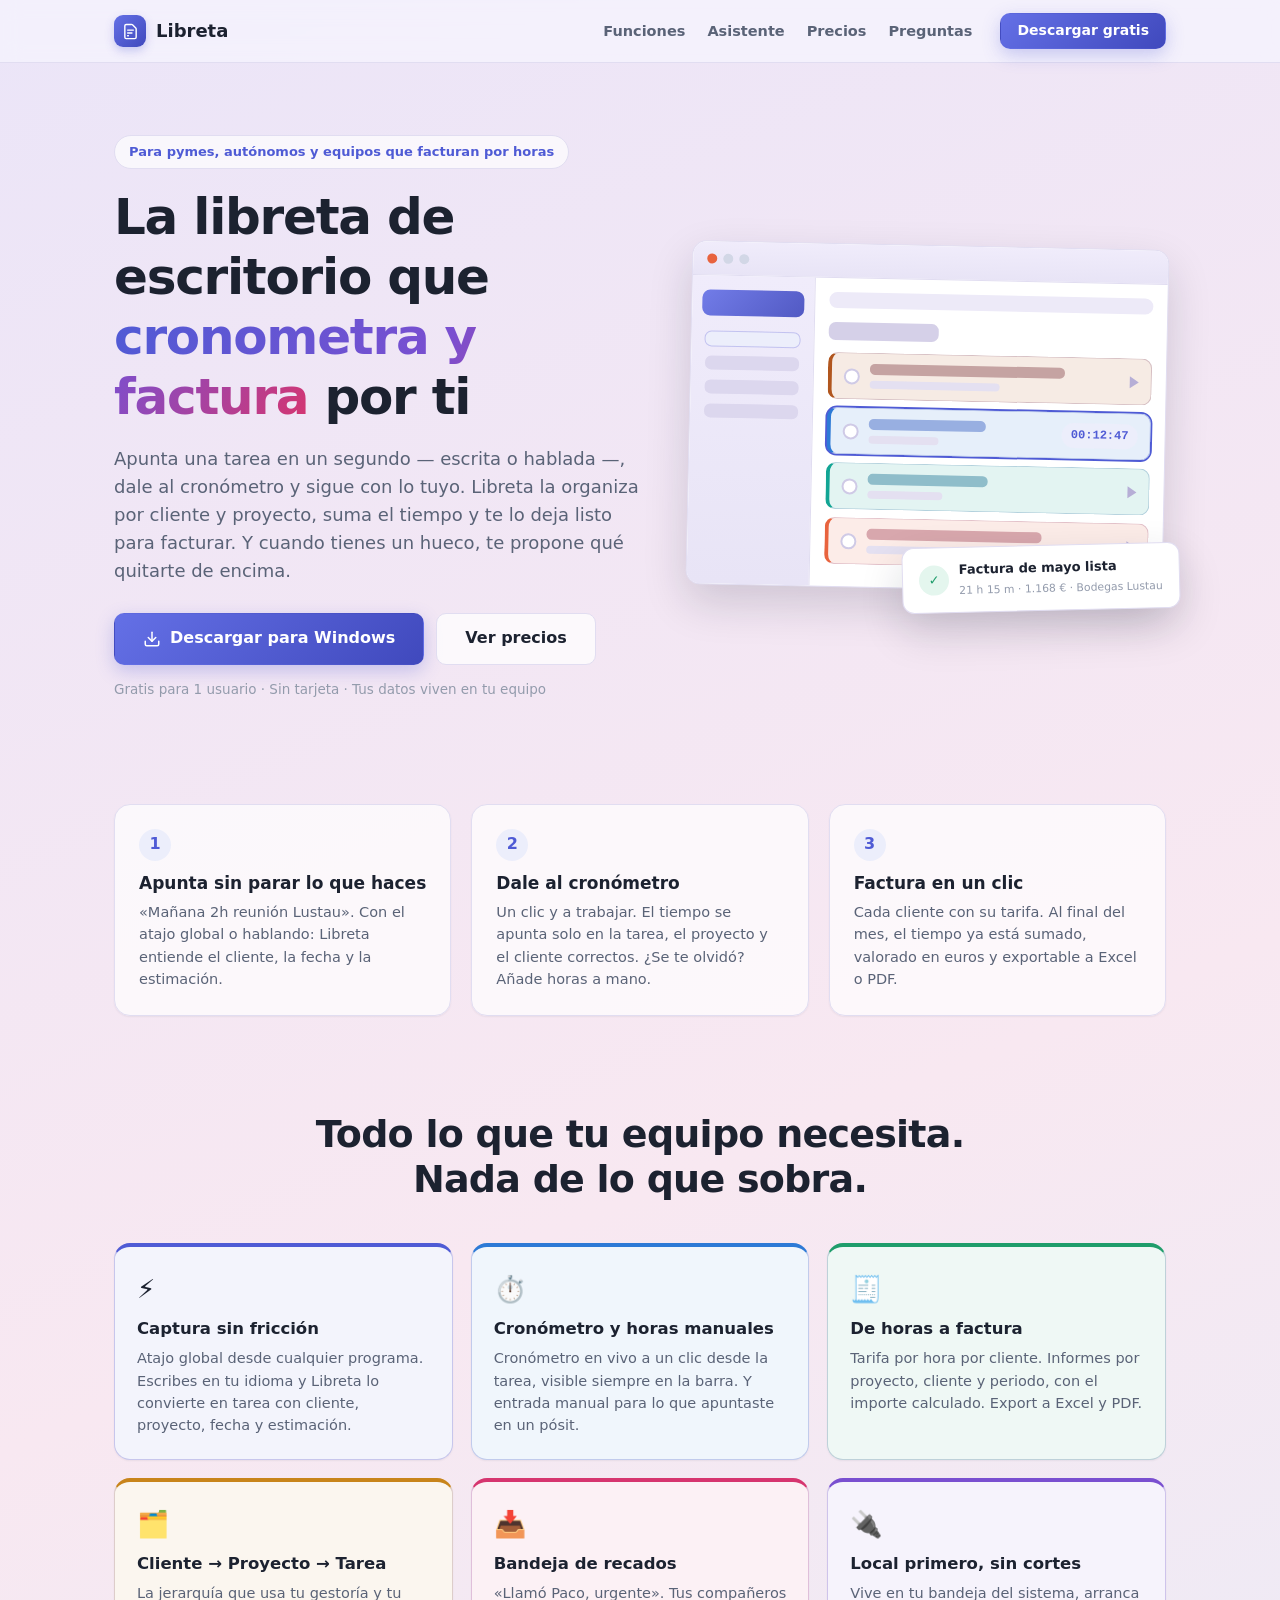
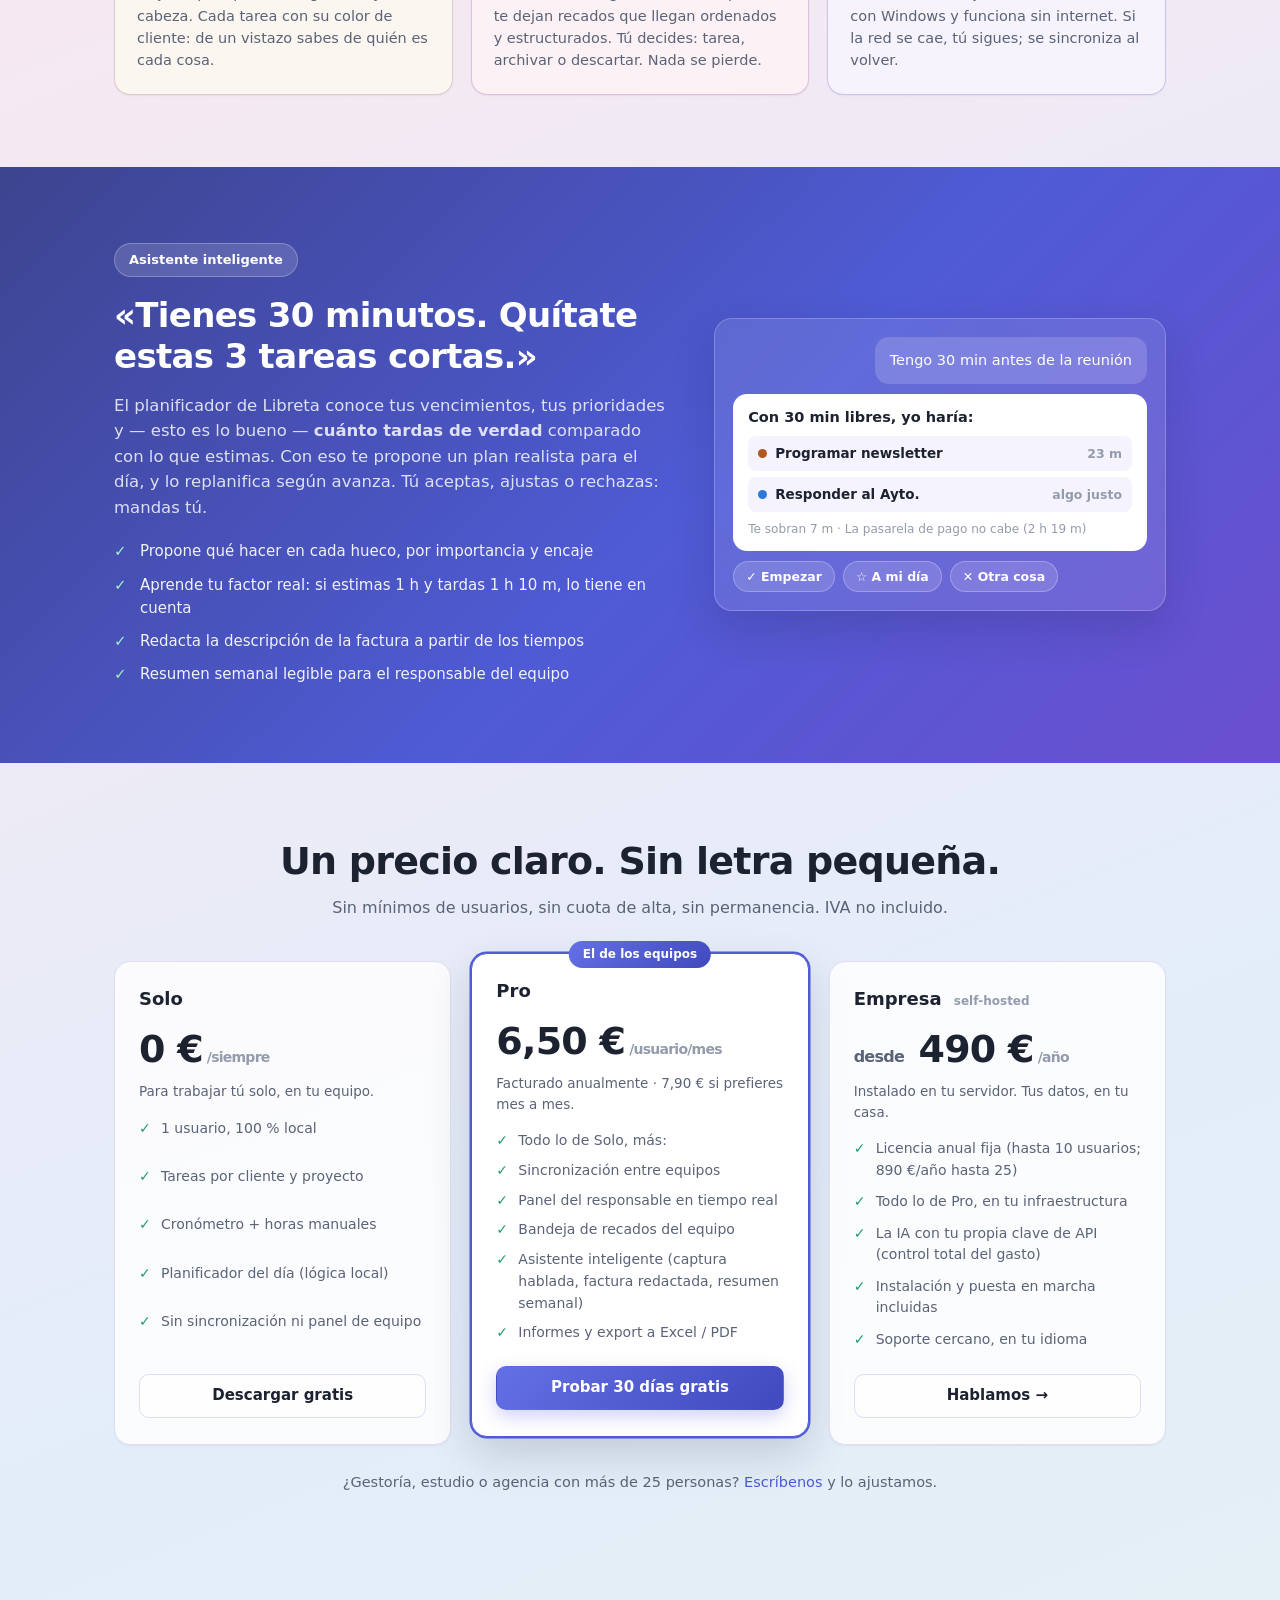
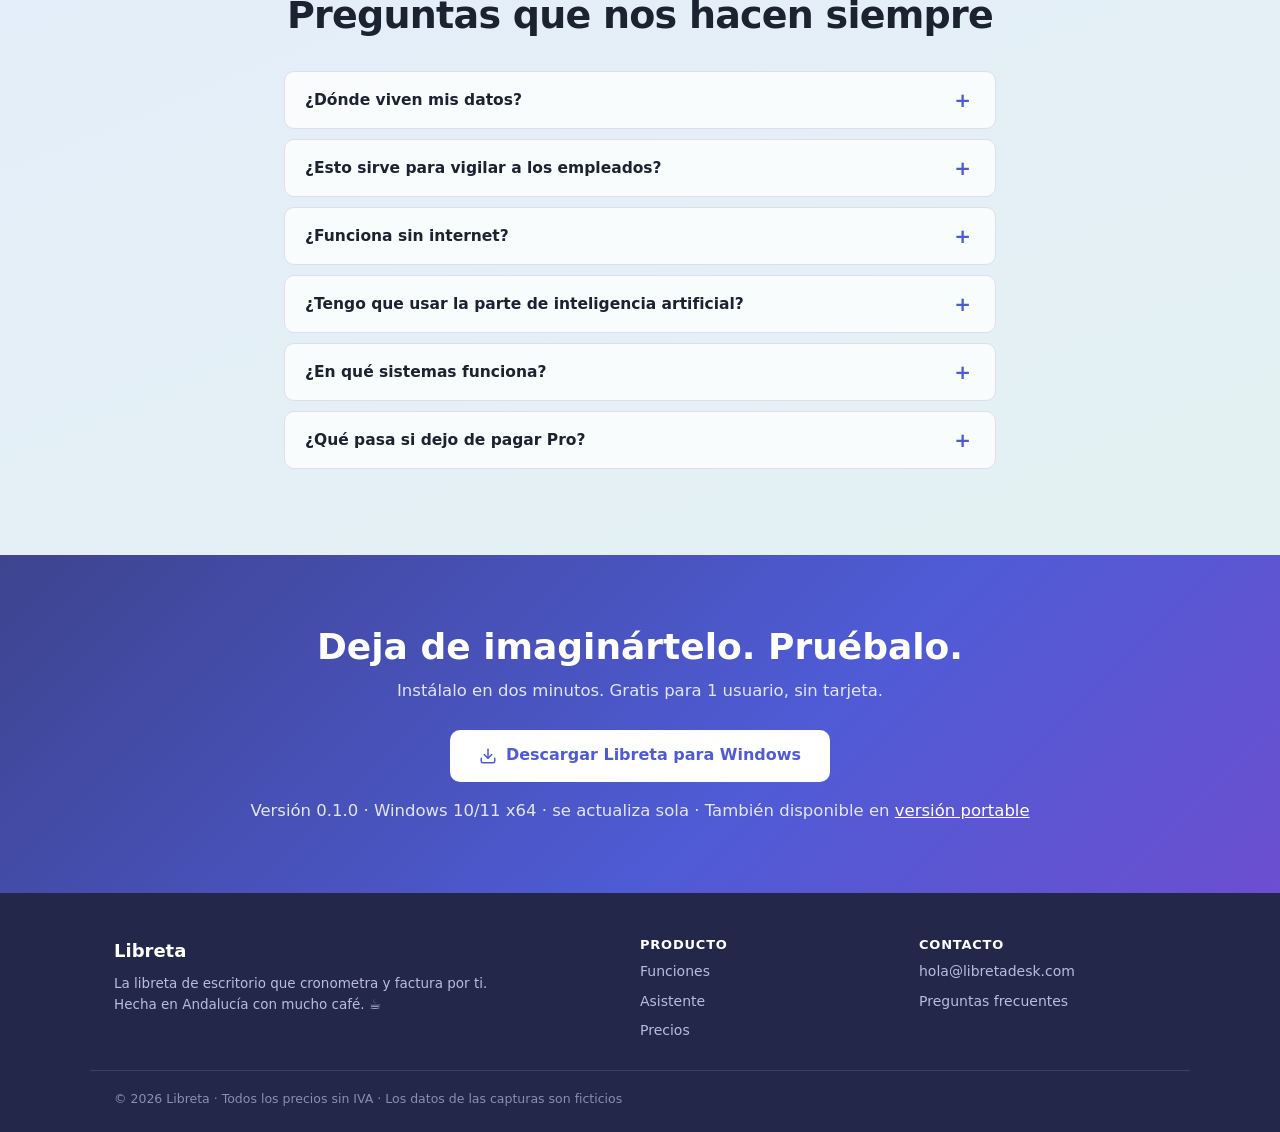
==== index.html @ e3c7b727 "Landing corporativa de Libreta en libretadesk.com" ====
<!doctype html>
<html lang="es">
<head>
  <meta charset="UTF-8" />
  <meta name="viewport" content="width=device-width, initial-scale=1.0" />
  <title>Libreta — La libreta de escritorio que cronometra y factura por ti</title>
  <meta name="description" content="Libreta es la app de escritorio para pymes que captura tareas sin fricción, las organiza por cliente y proyecto, cronometra el tiempo y lo convierte en factura. Con un asistente que te propone cómo aprovechar el día." />
  <link rel="stylesheet" href="styles.css" />
  <link rel="icon" type="image/svg+xml" href="favicon.svg" />
</head>
<body>

  <!-- ============ NAV ============ -->
  <header class="nav">
    <div class="container nav__inner">
      <a class="nav__brand" href="#">
        <span class="nav__logo" aria-hidden="true">
          <svg viewBox="0 0 24 24" fill="none" stroke="currentColor" stroke-width="2" stroke-linecap="round" stroke-linejoin="round"><path d="M13.4 2H6a2 2 0 0 0-2 2v16a2 2 0 0 0 2 2h12a2 2 0 0 0 2-2V8.6a2 2 0 0 0-.59-1.41l-4.6-4.6A2 2 0 0 0 13.4 2z"/><path d="M8 18h1"/><path d="M8 14h6"/><path d="M8 10h8"/></svg>
        </span>
        Libreta
      </a>
      <nav class="nav__links" aria-label="Secciones">
        <a href="#funciones">Funciones</a>
        <a href="#asistente">Asistente</a>
        <a href="#precios">Precios</a>
        <a href="#faq">Preguntas</a>
      </nav>
      <a class="btn btn--primary btn--sm" href="#descargar">Descargar gratis</a>
    </div>
  </header>

  <!-- ============ HERO ============ -->
  <section class="hero">
    <div class="container hero__inner">
      <div class="hero__copy">
        <span class="pill">Para pymes, autónomos y equipos que facturan por horas</span>
        <h1>La libreta de escritorio que <em>cronometra y factura</em> por ti</h1>
        <p class="hero__lede">
          Apunta una tarea en un segundo — escrita o hablada —, dale al cronómetro y sigue con lo tuyo.
          Libreta la organiza por cliente y proyecto, suma el tiempo y te lo deja listo para facturar.
          Y cuando tienes un hueco, te propone qué quitarte de encima.
        </p>
        <div class="hero__cta">
          <a class="btn btn--primary btn--lg" href="#descargar">
            <svg viewBox="0 0 24 24" fill="none" stroke="currentColor" stroke-width="2" stroke-linecap="round" stroke-linejoin="round" width="18" height="18"><path d="M21 15v4a2 2 0 0 1-2 2H5a2 2 0 0 1-2-2v-4"/><polyline points="7 10 12 15 17 10"/><line x1="12" y1="15" x2="12" y2="3"/></svg>
            Descargar para Windows
          </a>
          <a class="btn btn--ghost btn--lg" href="#precios">Ver precios</a>
        </div>
        <p class="hero__note">Gratis para 1 usuario · Sin tarjeta · Tus datos viven en tu equipo</p>
      </div>

      <!-- Mockup de la app en CSS puro -->
      <div class="hero__mock" aria-hidden="true">
        <div class="mock">
          <div class="mock__titlebar"><i></i><i></i><i></i></div>
          <div class="mock__body">
            <div class="mock__rail">
              <div class="mock__brand"></div>
              <div class="mock__navitem mock__navitem--on"></div>
              <div class="mock__navitem"></div>
              <div class="mock__navitem"></div>
              <div class="mock__navitem"></div>
            </div>
            <div class="mock__main">
              <div class="mock__search"></div>
              <div class="mock__h1"></div>
              <div class="mock__task" style="--mc:#b1561e"><span class="mock__chk"></span><div><b></b><u style="width:52%"></u></div><span class="mock__play"></span></div>
              <div class="mock__task mock__task--run" style="--mc:#2d7ad6"><span class="mock__chk"></span><div><b style="width:64%"></b><u style="width:38%"></u></div><span class="mock__timer">00:12:47</span></div>
              <div class="mock__task" style="--mc:#12a594"><span class="mock__chk"></span><div><b style="width:48%"></b><u style="width:30%"></u></div><span class="mock__play"></span></div>
              <div class="mock__task" style="--mc:#e8633e"><span class="mock__chk"></span><div><b style="width:70%"></b><u style="width:44%"></u></div><span class="mock__play"></span></div>
            </div>
          </div>
        </div>
        <div class="mock__toast">
          <span class="mock__toast-ico">✓</span>
          <div><strong>Factura de mayo lista</strong><br/><small>21 h 15 m · 1.168 € · Bodegas Lustau</small></div>
        </div>
      </div>
    </div>
  </section>

  <!-- ============ PASOS ============ -->
  <section class="steps">
    <div class="container steps__grid">
      <div class="step">
        <span class="step__num">1</span>
        <h3>Apunta sin parar lo que haces</h3>
        <p>«Mañana 2h reunión Lustau». Con el atajo global o hablando: Libreta entiende el cliente, la fecha y la estimación.</p>
      </div>
      <div class="step">
        <span class="step__num">2</span>
        <h3>Dale al cronómetro</h3>
        <p>Un clic y a trabajar. El tiempo se apunta solo en la tarea, el proyecto y el cliente correctos. ¿Se te olvidó? Añade horas a mano.</p>
      </div>
      <div class="step">
        <span class="step__num">3</span>
        <h3>Factura en un clic</h3>
        <p>Cada cliente con su tarifa. Al final del mes, el tiempo ya está sumado, valorado en euros y exportable a Excel o PDF.</p>
      </div>
    </div>
  </section>

  <!-- ============ FUNCIONES ============ -->
  <section class="features" id="funciones">
    <div class="container">
      <h2 class="section-title">Todo lo que tu equipo necesita.<br/>Nada de lo que sobra.</h2>
      <div class="features__grid">
        <article class="feature" style="--fc:#4f5bd5">
          <span class="feature__ico">⚡</span>
          <h3>Captura sin fricción</h3>
          <p>Atajo global desde cualquier programa. Escribes en tu idioma y Libreta lo convierte en tarea con cliente, proyecto, fecha y estimación.</p>
        </article>
        <article class="feature" style="--fc:#2d7ad6">
          <span class="feature__ico">⏱️</span>
          <h3>Cronómetro y horas manuales</h3>
          <p>Cronómetro en vivo a un clic desde la tarea, visible siempre en la barra. Y entrada manual para lo que apuntaste en un pósit.</p>
        </article>
        <article class="feature" style="--fc:#1f9d6b">
          <span class="feature__ico">🧾</span>
          <h3>De horas a factura</h3>
          <p>Tarifa por hora por cliente. Informes por proyecto, cliente y periodo, con el importe calculado. Export a Excel y PDF.</p>
        </article>
        <article class="feature" style="--fc:#c8841a">
          <span class="feature__ico">🗂️</span>
          <h3>Cliente → Proyecto → Tarea</h3>
          <p>La jerarquía que usa tu gestoría y tu cabeza. Cada tarea con su color de cliente: de un vistazo sabes de quién es cada cosa.</p>
        </article>
        <article class="feature" style="--fc:#d6356f">
          <span class="feature__ico">📥</span>
          <h3>Bandeja de recados</h3>
          <p>«Llamó Paco, urgente». Tus compañeros te dejan recados que llegan ordenados y estructurados. Tú decides: tarea, archivar o descartar. Nada se pierde.</p>
        </article>
        <article class="feature" style="--fc:#7a4fd0">
          <span class="feature__ico">🔌</span>
          <h3>Local primero, sin cortes</h3>
          <p>Vive en tu bandeja del sistema, arranca con Windows y funciona sin internet. Si la red se cae, tú sigues; se sincroniza al volver.</p>
        </article>
      </div>
    </div>
  </section>

  <!-- ============ ASISTENTE ============ -->
  <section class="assistant" id="asistente">
    <div class="container assistant__inner">
      <div class="assistant__copy">
        <span class="pill pill--invert">Asistente inteligente</span>
        <h2>«Tienes 30 minutos. Quítate estas 3 tareas cortas.»</h2>
        <p>
          El planificador de Libreta conoce tus vencimientos, tus prioridades y — esto es lo bueno —
          <strong>cuánto tardas de verdad</strong> comparado con lo que estimas. Con eso te propone un plan
          realista para el día, y lo replanifica según avanza. Tú aceptas, ajustas o rechazas: mandas tú.
        </p>
        <ul class="assistant__list">
          <li>Propone qué hacer en cada hueco, por importancia y encaje</li>
          <li>Aprende tu factor real: si estimas 1&nbsp;h y tardas 1&nbsp;h 10&nbsp;m, lo tiene en cuenta</li>
          <li>Redacta la descripción de la factura a partir de los tiempos</li>
          <li>Resumen semanal legible para el responsable del equipo</li>
        </ul>
      </div>
      <div class="assistant__demo" aria-hidden="true">
        <div class="chat">
          <div class="chat__bubble chat__bubble--user">Tengo 30 min antes de la reunión</div>
          <div class="chat__bubble chat__bubble--ai">
            <strong>Con 30 min libres, yo haría:</strong>
            <div class="chat__task"><span style="--mc:#b1561e"></span>Programar newsletter <em>23 m</em></div>
            <div class="chat__task"><span style="--mc:#2d7ad6"></span>Responder al Ayto. <em>algo justo</em></div>
            <small>Te sobran 7 m · La pasarela de pago no cabe (2 h 19 m)</small>
          </div>
          <div class="chat__actions"><span>✓ Empezar</span><span>☆ A mi día</span><span>✕ Otra cosa</span></div>
        </div>
      </div>
    </div>
  </section>

  <!-- ============ PRECIOS ============ -->
  <section class="pricing" id="precios">
    <div class="container">
      <h2 class="section-title">Un precio claro. Sin letra pequeña.</h2>
      <p class="pricing__sub">Sin mínimos de usuarios, sin cuota de alta, sin permanencia. IVA no incluido.</p>
      <div class="pricing__grid">

        <article class="price">
          <h3>Solo</h3>
          <div class="price__amount">0 €<span>/siempre</span></div>
          <p class="price__pitch">Para trabajar tú solo, en tu equipo.</p>
          <ul>
            <li>1 usuario, 100 % local</li>
            <li>Tareas por cliente y proyecto</li>
            <li>Cronómetro + horas manuales</li>
            <li>Planificador del día (lógica local)</li>
            <li>Sin sincronización ni panel de equipo</li>
          </ul>
          <a class="btn btn--ghost btn--block" href="#descargar">Descargar gratis</a>
        </article>

        <article class="price price--star">
          <span class="price__badge">El de los equipos</span>
          <h3>Pro</h3>
          <div class="price__amount">6,50 €<span>/usuario/mes</span></div>
          <p class="price__pitch">Facturado anualmente · 7,90 € si prefieres mes a mes.</p>
          <ul>
            <li>Todo lo de Solo, más:</li>
            <li>Sincronización entre equipos</li>
            <li>Panel del responsable en tiempo real</li>
            <li>Bandeja de recados del equipo</li>
            <li>Asistente inteligente (captura hablada, factura redactada, resumen semanal)</li>
            <li>Informes y export a Excel / PDF</li>
          </ul>
          <a class="btn btn--primary btn--block" href="#descargar">Probar 30 días gratis</a>
        </article>

        <article class="price">
          <h3>Empresa <small>self-hosted</small></h3>
          <div class="price__amount"><small>desde</small> 490 €<span>/año</span></div>
          <p class="price__pitch">Instalado en tu servidor. Tus datos, en tu casa.</p>
          <ul>
            <li>Licencia anual fija (hasta 10 usuarios; 890 €/año hasta 25)</li>
            <li>Todo lo de Pro, en tu infraestructura</li>
            <li>La IA con tu propia clave de API (control total del gasto)</li>
            <li>Instalación y puesta en marcha incluidas</li>
            <li>Soporte cercano, en tu idioma</li>
          </ul>
          <a class="btn btn--ghost btn--block" href="mailto:hola@libretadesk.com?subject=Libreta%20Empresa">Hablamos →</a>
        </article>

      </div>
      <p class="pricing__foot">
        ¿Gestoría, estudio o agencia con más de 25 personas? <a href="mailto:hola@libretadesk.com">Escríbenos</a> y lo ajustamos.
      </p>
    </div>
  </section>

  <!-- ============ FAQ ============ -->
  <section class="faq" id="faq">
    <div class="container faq__inner">
      <h2 class="section-title">Preguntas que nos hacen siempre</h2>

      <details>
        <summary>¿Dónde viven mis datos?</summary>
        <p>En tu equipo. Libreta es <strong>local primero</strong>: todo funciona sin internet y la sincronización es un extra, no una obligación. Con el plan Empresa, además, el servidor es el tuyo — tus datos no salen de tu casa.</p>
      </details>
      <details>
        <summary>¿Esto sirve para vigilar a los empleados?</summary>
        <p>No, y no queremos que sirva. Libreta es una herramienta de <strong>productividad y facturación</strong>: el cronómetro lo controla cada persona y el panel del responsable muestra el avance del trabajo, no capturas de pantalla ni actividad del teclado. Diseñada para encajar con el RGPD y el Estatuto de los Trabajadores.</p>
      </details>
      <details>
        <summary>¿Funciona sin internet?</summary>
        <p>Sí. Anota, cronometra y planifica offline. Cuando vuelve la conexión, los cambios se sincronizan solos en segundo plano.</p>
      </details>
      <details>
        <summary>¿Tengo que usar la parte de inteligencia artificial?</summary>
        <p>No. El planificador básico funciona con lógica local, sin IA y sin coste. El asistente (captura hablada, factura redactada, resúmenes) va incluido en Pro; en Empresa self-hosted usas tu propia clave de API y controlas el gasto al céntimo.</p>
      </details>
      <details>
        <summary>¿En qué sistemas funciona?</summary>
        <p>La app de escritorio es para <strong>Windows</strong> (10/11, 64 bits). El panel del responsable es web y funciona en cualquier navegador. macOS y Linux están en la hoja de ruta.</p>
      </details>
      <details>
        <summary>¿Qué pasa si dejo de pagar Pro?</summary>
        <p>Nada dramático: tus datos son tuyos y siguen en tu equipo. Pierdes la sincronización, el panel y el asistente, pero la app local sigue funcionando con el plan Solo.</p>
      </details>
    </div>
  </section>

  <!-- ============ DESCARGA / CTA FINAL ============ -->
  <section class="cta" id="descargar">
    <div class="container cta__inner">
      <h2>Deja de imaginártelo. Pruébalo.</h2>
      <p>Instálalo en dos minutos. Gratis para 1 usuario, sin tarjeta.</p>
      <div class="cta__buttons">
        <a class="btn btn--invert btn--lg" href="https://github.com/lopera606/libreta-updates/releases/latest/download/Libreta-Setup.exe">
          <svg viewBox="0 0 24 24" fill="none" stroke="currentColor" stroke-width="2" stroke-linecap="round" stroke-linejoin="round" width="18" height="18"><path d="M21 15v4a2 2 0 0 1-2 2H5a2 2 0 0 1-2-2v-4"/><polyline points="7 10 12 15 17 10"/><line x1="12" y1="15" x2="12" y2="3"/></svg>
          Descargar Libreta para Windows
        </a>
      </div>
      <p class="cta__note">Versión 0.1.0 · Windows 10/11 x64 · se actualiza sola · También disponible en <a href="https://github.com/lopera606/libreta-updates/releases/latest" target="_blank" rel="noopener">versión portable</a></p>
    </div>
  </section>

  <!-- ============ FOOTER ============ -->
  <footer class="footer">
    <div class="container footer__inner">
      <div class="footer__brand">
        <strong>Libreta</strong>
        <p>La libreta de escritorio que cronometra y factura por ti.<br/>Hecha en Andalucía con mucho café. ☕</p>
      </div>
      <div class="footer__col">
        <h4>Producto</h4>
        <a href="#funciones">Funciones</a>
        <a href="#asistente">Asistente</a>
        <a href="#precios">Precios</a>
      </div>
      <div class="footer__col">
        <h4>Contacto</h4>
        <a href="mailto:hola@libretadesk.com">hola@libretadesk.com</a>
        <a href="#faq">Preguntas frecuentes</a>
      </div>
    </div>
    <div class="container footer__legal">
      © <span id="y">2026</span> Libreta · Todos los precios sin IVA · Los datos de las capturas son ficticios
    </div>
  </footer>

  <script>document.getElementById('y').textContent = new Date().getFullYear();</script>
</body>
</html>
---- styles.css ----
/* ===== Libreta — landing. Misma identidad que la app: indigo + pasteles. ===== */

*, *::before, *::after { box-sizing: border-box; }

:root {
  --accent: #4f5bd5;
  --accent-hover: #4049bd;
  --accent-soft: #eceefb;
  --accent-ring: rgba(79, 91, 213, 0.28);
  --text: #1c2230;
  --text-soft: #5a6377;
  --text-faint: #939bac;
  --bg: #e6e4f4;
  --bg-grad: linear-gradient(158deg, #ebe5f8 0%, #f8e8f1 30%, #e3edfa 64%, #e5f4ee 100%);
  --surface: #ffffff;
  --surface-soft: #f5f3fd;
  --border: #e1ddf1;
  --green: #1f9d6b;
  --r-md: 10px;
  --r-lg: 16px;
  --r-pill: 999px;
  --sh-sm: 0 1px 2px rgba(20, 27, 45, 0.06);
  --sh-md: 0 4px 14px rgba(20, 27, 45, 0.08);
  --sh-lg: 0 18px 44px rgba(20, 27, 45, 0.16);
  --font: 'Segoe UI', system-ui, -apple-system, 'Helvetica Neue', Arial, sans-serif;
}

html { scroll-behavior: smooth; }

body {
  margin: 0;
  font-family: var(--font);
  color: var(--text);
  background: var(--bg-grad), var(--bg);
  font-size: 16px;
  line-height: 1.55;
  -webkit-font-smoothing: antialiased;
}

h1, h2, h3, h4 { margin: 0; line-height: 1.2; font-weight: 700; }
p { margin: 0; }
a { color: var(--accent); text-decoration: none; }
ul { margin: 0; padding: 0; list-style: none; }

.container { max-width: 1100px; margin: 0 auto; padding: 0 24px; }

.section-title {
  font-size: clamp(26px, 4vw, 38px);
  text-align: center;
  letter-spacing: -0.02em;
}

/* ===== Botones ===== */
.btn {
  display: inline-flex;
  align-items: center;
  justify-content: center;
  gap: 9px;
  height: 44px;
  padding: 0 22px;
  border: 1px solid transparent;
  border-radius: var(--r-md);
  font-weight: 600;
  font-size: 15px;
  cursor: pointer;
  transition: transform 0.08s, background 0.15s, box-shadow 0.15s;
  white-space: nowrap;
}
.btn:active { transform: translateY(1px); }
.btn--primary {
  background: linear-gradient(135deg, #6470e6 0%, #4049bd 100%);
  color: #fff;
  box-shadow: 0 6px 18px var(--accent-ring);
}
.btn--primary:hover { background: var(--accent-hover); }
.btn--ghost {
  background: rgba(255, 255, 255, 0.75);
  border-color: var(--border);
  color: var(--text);
}
.btn--ghost:hover { background: #fff; }
.btn--invert {
  background: #fff;
  color: var(--accent);
}
.btn--invert:hover { box-shadow: 0 8px 24px rgba(0, 0, 0, 0.25); }
.btn--lg { height: 52px; padding: 0 28px; font-size: 16px; }
.btn--sm { height: 36px; padding: 0 16px; font-size: 14px; }
.btn--block { width: 100%; }

.pill {
  display: inline-block;
  padding: 6px 14px;
  border-radius: var(--r-pill);
  background: rgba(255, 255, 255, 0.7);
  border: 1px solid var(--border);
  color: var(--accent);
  font-size: 13px;
  font-weight: 650;
  margin-bottom: 18px;
}
.pill--invert { background: rgba(255,255,255,0.14); border-color: rgba(255,255,255,0.25); color: #fff; }

/* ===== Nav ===== */
.nav {
  position: sticky;
  top: 0;
  z-index: 50;
  background: rgba(245, 243, 253, 0.85);
  backdrop-filter: blur(10px);
  border-bottom: 1px solid var(--border);
}
.nav__inner { display: flex; align-items: center; gap: 28px; height: 62px; }
.nav__brand {
  display: flex; align-items: center; gap: 10px;
  font-weight: 750; font-size: 18px; color: var(--text);
}
.nav__logo {
  display: inline-flex; align-items: center; justify-content: center;
  width: 32px; height: 32px; border-radius: 9px;
  background: linear-gradient(135deg, #6470e6 0%, #4049bd 100%);
  color: #fff; box-shadow: 0 4px 10px var(--accent-ring);
}
.nav__logo svg { width: 17px; height: 17px; }
.nav__links { display: flex; gap: 22px; margin-left: auto; }
.nav__links a { color: var(--text-soft); font-weight: 550; font-size: 14.5px; }
.nav__links a:hover { color: var(--text); }

/* ===== Hero ===== */
.hero { padding: 72px 0 40px; overflow: hidden; }
.hero__inner {
  display: grid;
  grid-template-columns: 1.05fr 0.95fr;
  gap: 48px;
  align-items: center;
}
.hero h1 {
  font-size: clamp(32px, 4.6vw, 50px);
  letter-spacing: -0.025em;
  margin-bottom: 18px;
}
.hero h1 em {
  font-style: normal;
  background: linear-gradient(120deg, #4f5bd5, #7a4fd0 60%, #d6356f);
  -webkit-background-clip: text;
  background-clip: text;
  color: transparent;
}
.hero__lede { font-size: 18px; color: var(--text-soft); max-width: 52ch; }
.hero__cta { display: flex; gap: 12px; margin-top: 28px; flex-wrap: wrap; }
.hero__note { margin-top: 14px; font-size: 13.5px; color: var(--text-faint); }

/* Mockup de la app */
.hero__mock { position: relative; }
.mock {
  background: var(--surface);
  border: 1px solid var(--border);
  border-radius: 14px;
  box-shadow: var(--sh-lg);
  overflow: hidden;
  transform: rotate(1.2deg);
}
.mock__titlebar {
  display: flex; gap: 6px; align-items: center;
  height: 34px; padding: 0 14px;
  background: linear-gradient(180deg, #f0ecfb 0%, #e8e4f6 100%);
  border-bottom: 1px solid var(--border);
}
.mock__titlebar i { width: 10px; height: 10px; border-radius: 50%; background: #d2d7e6; }
.mock__titlebar i:first-child { background: #e8633e; }
.mock__body { display: flex; min-height: 300px; }
.mock__rail {
  width: 26%; padding: 14px 10px;
  background: linear-gradient(180deg, #f0ecfb 0%, #e8e4f6 100%);
  border-right: 1px solid var(--border);
}
.mock__brand {
  height: 26px; border-radius: 8px; margin-bottom: 16px;
  background: linear-gradient(135deg, #6470e6, #4049bd);
  opacity: 0.9;
}
.mock__navitem { height: 14px; border-radius: 6px; background: #dcd7ee; margin: 10px 4px; }
.mock__navitem--on { background: var(--accent-soft); outline: 1.5px solid var(--accent-ring); }
.mock__main { flex: 1; padding: 14px; }
.mock__search { height: 16px; border-radius: 8px; background: #edeaf8; margin-bottom: 14px; }
.mock__h1 { height: 18px; width: 34%; border-radius: 7px; background: #d5d0e8; margin-bottom: 12px; }
.mock__task {
  display: flex; align-items: center; gap: 10px;
  padding: 10px 12px; margin-bottom: 8px;
  border-radius: 10px;
  background: color-mix(in srgb, var(--mc) 12%, #ffffff);
  border: 1px solid color-mix(in srgb, var(--mc) 22%, var(--border));
  border-left: 4px solid var(--mc);
}
.mock__task > div { flex: 1; }
.mock__task b { display: block; height: 11px; width: 78%; border-radius: 5px; background: color-mix(in srgb, var(--mc) 34%, #cfcae6); }
.mock__task u { display: block; height: 8px; margin-top: 6px; border-radius: 4px; background: #e4e0f1; }
.mock__chk { width: 16px; height: 16px; border-radius: 50%; border: 2px solid #cfcae6; flex: none; background: #fff; }
.mock__play {
  width: 0; height: 0; flex: none;
  border-top: 6px solid transparent; border-bottom: 6px solid transparent;
  border-left: 9px solid #b6aed6;
}
.mock__task--run { box-shadow: 0 0 0 1.5px var(--accent); }
.mock__timer {
  font-family: 'Cascadia Code', Consolas, monospace;
  font-size: 12px; font-weight: 700; color: var(--accent);
  background: var(--accent-soft); border-radius: 999px; padding: 3px 9px;
}
.mock__toast {
  position: absolute; right: -14px; bottom: -22px;
  display: flex; gap: 10px; align-items: center;
  background: #fff; border: 1px solid var(--border);
  border-radius: 12px; padding: 12px 16px;
  box-shadow: var(--sh-lg);
  font-size: 13px;
  transform: rotate(-1.4deg);
}
.mock__toast small { color: var(--text-faint); }
.mock__toast-ico {
  display: inline-flex; align-items: center; justify-content: center;
  width: 30px; height: 30px; border-radius: 50%;
  background: #e4f6ee; color: var(--green); font-weight: 800;
}

/* ===== Pasos ===== */
.steps { padding: 64px 0 24px; }
.steps__grid { display: grid; grid-template-columns: repeat(3, 1fr); gap: 20px; }
.step {
  background: rgba(255, 255, 255, 0.72);
  border: 1px solid var(--border);
  border-radius: var(--r-lg);
  padding: 24px;
  box-shadow: var(--sh-sm);
}
.step__num {
  display: inline-flex; align-items: center; justify-content: center;
  width: 32px; height: 32px; border-radius: 50%;
  background: var(--accent-soft); color: var(--accent);
  font-weight: 800; margin-bottom: 12px;
}
.step h3 { font-size: 17px; margin-bottom: 8px; }
.step p { color: var(--text-soft); font-size: 14.5px; }

/* ===== Funciones ===== */
.features { padding: 72px 0; }
.features .section-title { margin-bottom: 40px; }
.features__grid { display: grid; grid-template-columns: repeat(3, 1fr); gap: 18px; }
.feature {
  background: color-mix(in srgb, var(--fc) 7%, #ffffff);
  border: 1px solid color-mix(in srgb, var(--fc) 18%, var(--border));
  border-top: 4px solid var(--fc);
  border-radius: var(--r-lg);
  padding: 22px;
  box-shadow: var(--sh-sm);
  transition: transform 0.12s, box-shadow 0.15s;
}
.feature:hover { transform: translateY(-3px); box-shadow: var(--sh-md); }
.feature__ico { font-size: 26px; display: block; margin-bottom: 10px; }
.feature h3 { font-size: 16.5px; margin-bottom: 8px; }
.feature p { color: var(--text-soft); font-size: 14.5px; }

/* ===== Asistente ===== */
.assistant {
  background: linear-gradient(135deg, #3d448f 0%, #4f5bd5 55%, #6b4fd0 100%);
  color: #fff;
  padding: 76px 0;
}
.assistant__inner {
  display: grid; grid-template-columns: 1.1fr 0.9fr;
  gap: 48px; align-items: center;
}
.assistant h2 { font-size: clamp(24px, 3.4vw, 34px); letter-spacing: -0.02em; margin-bottom: 16px; }
.assistant p { color: rgba(255, 255, 255, 0.82); font-size: 16.5px; }
.assistant__list { margin-top: 20px; display: grid; gap: 10px; }
.assistant__list li {
  padding-left: 26px; position: relative;
  color: rgba(255, 255, 255, 0.92); font-size: 15px;
}
.assistant__list li::before {
  content: '✓'; position: absolute; left: 0;
  color: #9ef0c9; font-weight: 800;
}
.chat {
  background: rgba(255, 255, 255, 0.1);
  border: 1px solid rgba(255, 255, 255, 0.22);
  border-radius: 18px;
  padding: 18px;
  backdrop-filter: blur(6px);
  box-shadow: var(--sh-lg);
}
.chat__bubble {
  border-radius: 14px; padding: 12px 15px; font-size: 14.5px; margin-bottom: 10px;
}
.chat__bubble--user {
  background: rgba(255, 255, 255, 0.16); color: #fff;
  width: fit-content; margin-left: auto;
}
.chat__bubble--ai { background: #fff; color: var(--text); }
.chat__bubble--ai strong { display: block; margin-bottom: 8px; }
.chat__bubble--ai small { color: var(--text-faint); display: block; margin-top: 8px; }
.chat__task {
  display: flex; align-items: center; gap: 8px;
  padding: 7px 10px; border-radius: 8px; background: var(--surface-soft);
  margin-bottom: 6px; font-size: 13.5px; font-weight: 550;
}
.chat__task span { width: 9px; height: 9px; border-radius: 50%; background: var(--mc); flex: none; }
.chat__task em { margin-left: auto; font-style: normal; color: var(--text-faint); font-size: 12.5px; }
.chat__actions { display: flex; gap: 8px; }
.chat__actions span {
  font-size: 12.5px; font-weight: 650;
  background: rgba(255, 255, 255, 0.14); border: 1px solid rgba(255, 255, 255, 0.25);
  border-radius: 999px; padding: 5px 12px;
}

/* ===== Precios ===== */
.pricing { padding: 76px 0; }
.pricing__sub { text-align: center; color: var(--text-soft); margin: 12px 0 40px; }
.pricing__grid {
  display: grid; grid-template-columns: repeat(3, 1fr);
  gap: 20px; align-items: stretch;
}
.price {
  position: relative;
  background: rgba(255, 255, 255, 0.82);
  border: 1px solid var(--border);
  border-radius: var(--r-lg);
  padding: 26px 24px;
  box-shadow: var(--sh-sm);
  display: flex; flex-direction: column;
}
.price--star {
  background: #fff;
  border-color: var(--accent);
  box-shadow: 0 0 0 1.5px var(--accent), var(--sh-lg);
  transform: translateY(-8px);
}
.price__badge {
  position: absolute; top: -13px; left: 50%; transform: translateX(-50%);
  background: linear-gradient(135deg, #6470e6, #4049bd); color: #fff;
  font-size: 12px; font-weight: 700;
  border-radius: 999px; padding: 4px 14px;
  white-space: nowrap;
}
.price h3 { font-size: 18px; }
.price h3 small { font-size: 12px; color: var(--text-faint); font-weight: 600; margin-left: 6px; }
.price__amount { font-size: 38px; font-weight: 800; letter-spacing: -0.02em; margin: 10px 0 2px; white-space: nowrap; }
.price__amount span { font-size: 14px; font-weight: 600; color: var(--text-faint); margin-left: 4px; }
.price__amount small { font-size: 16px; font-weight: 700; color: var(--text-soft); margin-right: 2px; }
.price__pitch { color: var(--text-soft); font-size: 13.5px; margin-bottom: 16px; }
.price ul { display: grid; gap: 8px; margin-bottom: 22px; flex: 1; }
.price li {
  font-size: 14px; color: var(--text-soft);
  padding-left: 22px; position: relative;
}
.price li::before { content: '✓'; position: absolute; left: 0; color: var(--green); font-weight: 800; }
.pricing__foot { text-align: center; margin-top: 26px; color: var(--text-soft); font-size: 14.5px; }

/* ===== FAQ ===== */
.faq { padding: 24px 0 76px; }
.faq__inner { max-width: 760px; }
.faq .section-title { margin-bottom: 32px; }
.faq details {
  background: rgba(255, 255, 255, 0.8);
  border: 1px solid var(--border);
  border-radius: var(--r-md);
  padding: 0 20px;
  margin-bottom: 10px;
}
.faq summary {
  cursor: pointer; font-weight: 650; font-size: 15.5px;
  padding: 16px 0; list-style: none; position: relative; padding-right: 30px;
}
.faq summary::-webkit-details-marker { display: none; }
.faq summary::after {
  content: '+'; position: absolute; right: 4px; top: 50%; transform: translateY(-50%);
  color: var(--accent); font-size: 20px; font-weight: 700;
}
.faq details[open] summary::after { content: '–'; }
.faq details p { color: var(--text-soft); font-size: 14.5px; padding: 0 0 16px; }

/* ===== CTA final ===== */
.cta {
  background: linear-gradient(135deg, #3d448f 0%, #4f5bd5 60%, #6b4fd0 100%);
  color: #fff;
  padding: 70px 0;
  text-align: center;
}
.cta h2 { font-size: clamp(26px, 3.6vw, 36px); margin-bottom: 10px; }
.cta p { color: rgba(255, 255, 255, 0.85); font-size: 16.5px; }
.cta__buttons { margin-top: 26px; display: flex; justify-content: center; gap: 12px; }
.cta__note { margin-top: 16px; font-size: 13px; color: rgba(255, 255, 255, 0.65); }
.cta__note a { color: #fff; text-decoration: underline; }

/* ===== Footer ===== */
.footer { background: #23284b; color: #b9bdd8; padding: 44px 0 24px; }
.footer__inner {
  display: grid; grid-template-columns: 2fr 1fr 1fr; gap: 32px;
  padding-bottom: 28px; border-bottom: 1px solid rgba(255, 255, 255, 0.12);
}
.footer__brand strong { color: #fff; font-size: 18px; }
.footer__brand p { font-size: 13.5px; margin-top: 8px; }
.footer__col { display: grid; gap: 8px; align-content: start; }
.footer__col h4 { color: #fff; font-size: 13px; text-transform: uppercase; letter-spacing: 0.06em; }
.footer__col a { color: #b9bdd8; font-size: 14px; }
.footer__col a:hover { color: #fff; }
.footer__legal { padding-top: 18px; font-size: 12.5px; color: #8a8fb0; }

/* ===== Responsive ===== */
@media (max-width: 900px) {
  .hero__inner, .assistant__inner { grid-template-columns: 1fr; gap: 36px; }
  .hero { padding-top: 48px; }
  .hero__mock { max-width: 520px; }
  .steps__grid, .features__grid, .pricing__grid { grid-template-columns: 1fr; }
  .price--star { transform: none; }
  .nav__links { display: none; }
  .footer__inner { grid-template-columns: 1fr; }
  .mock__toast { right: 4px; }
}
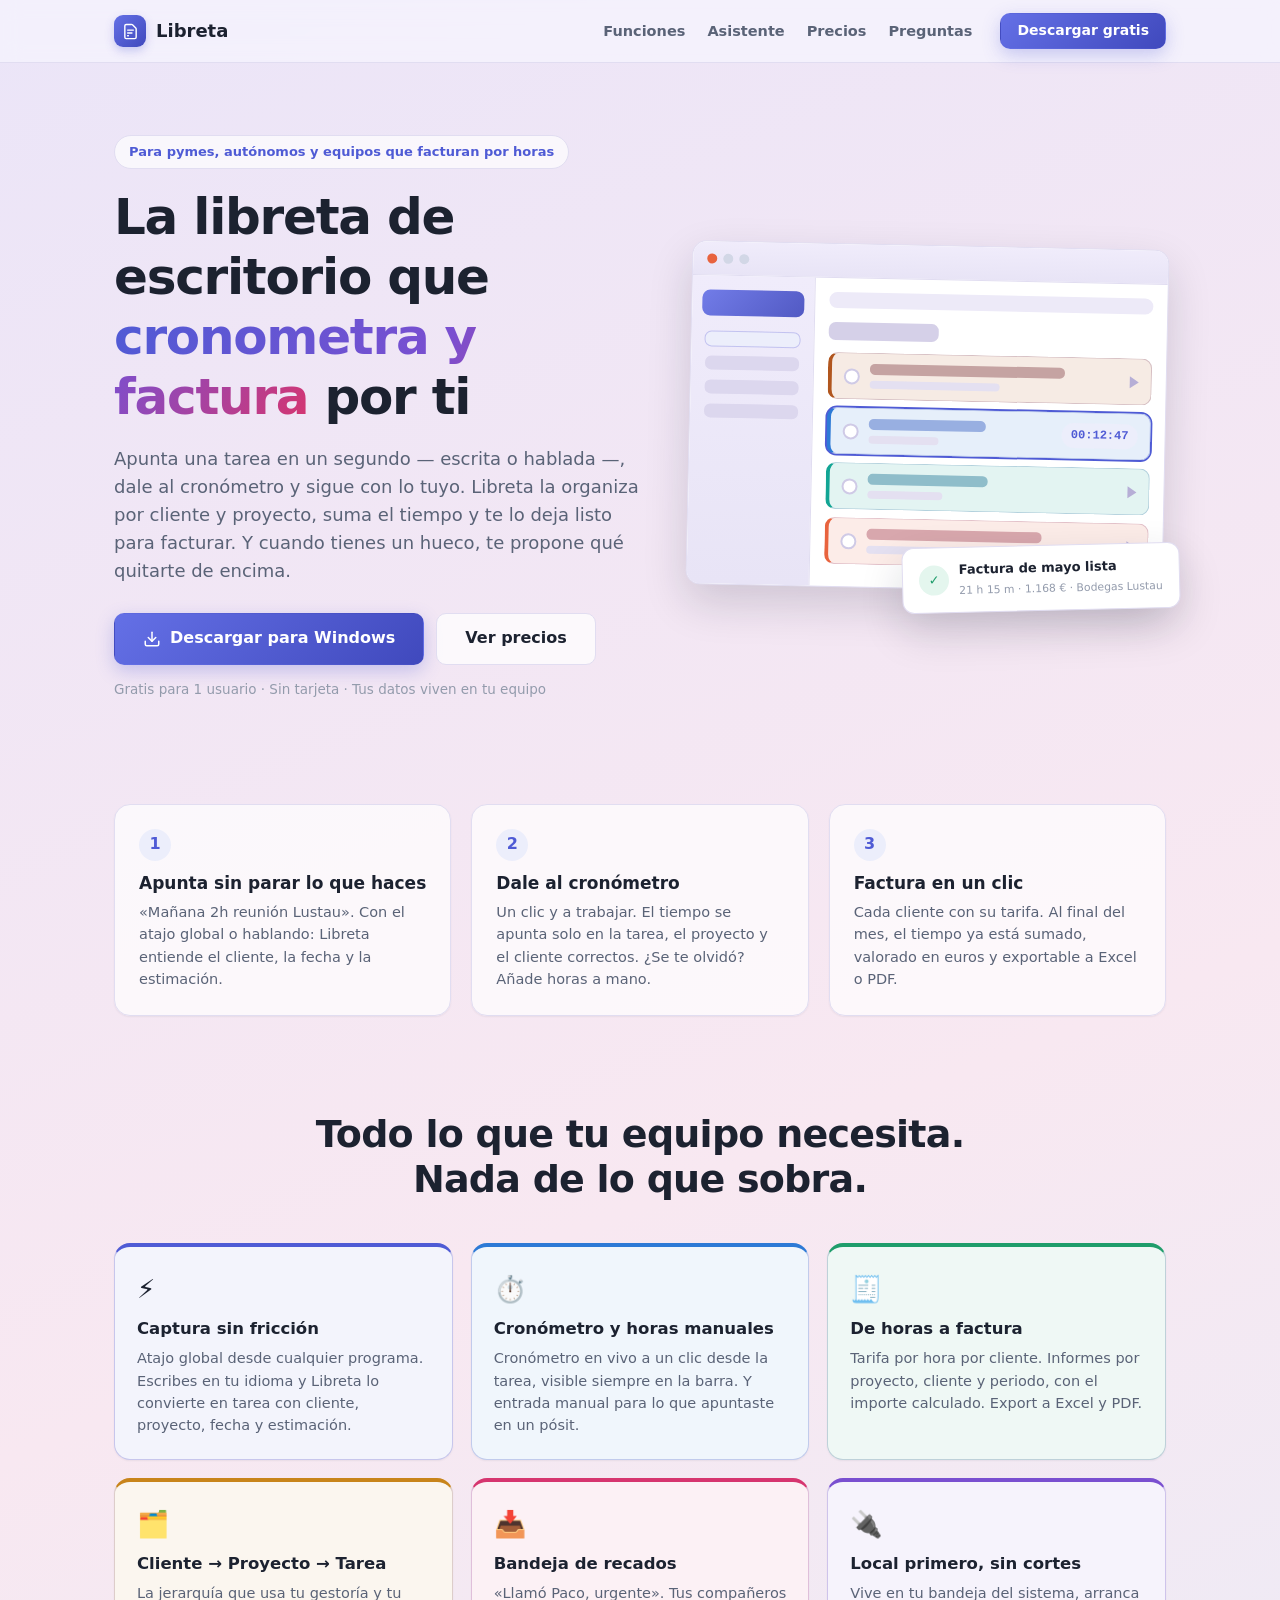
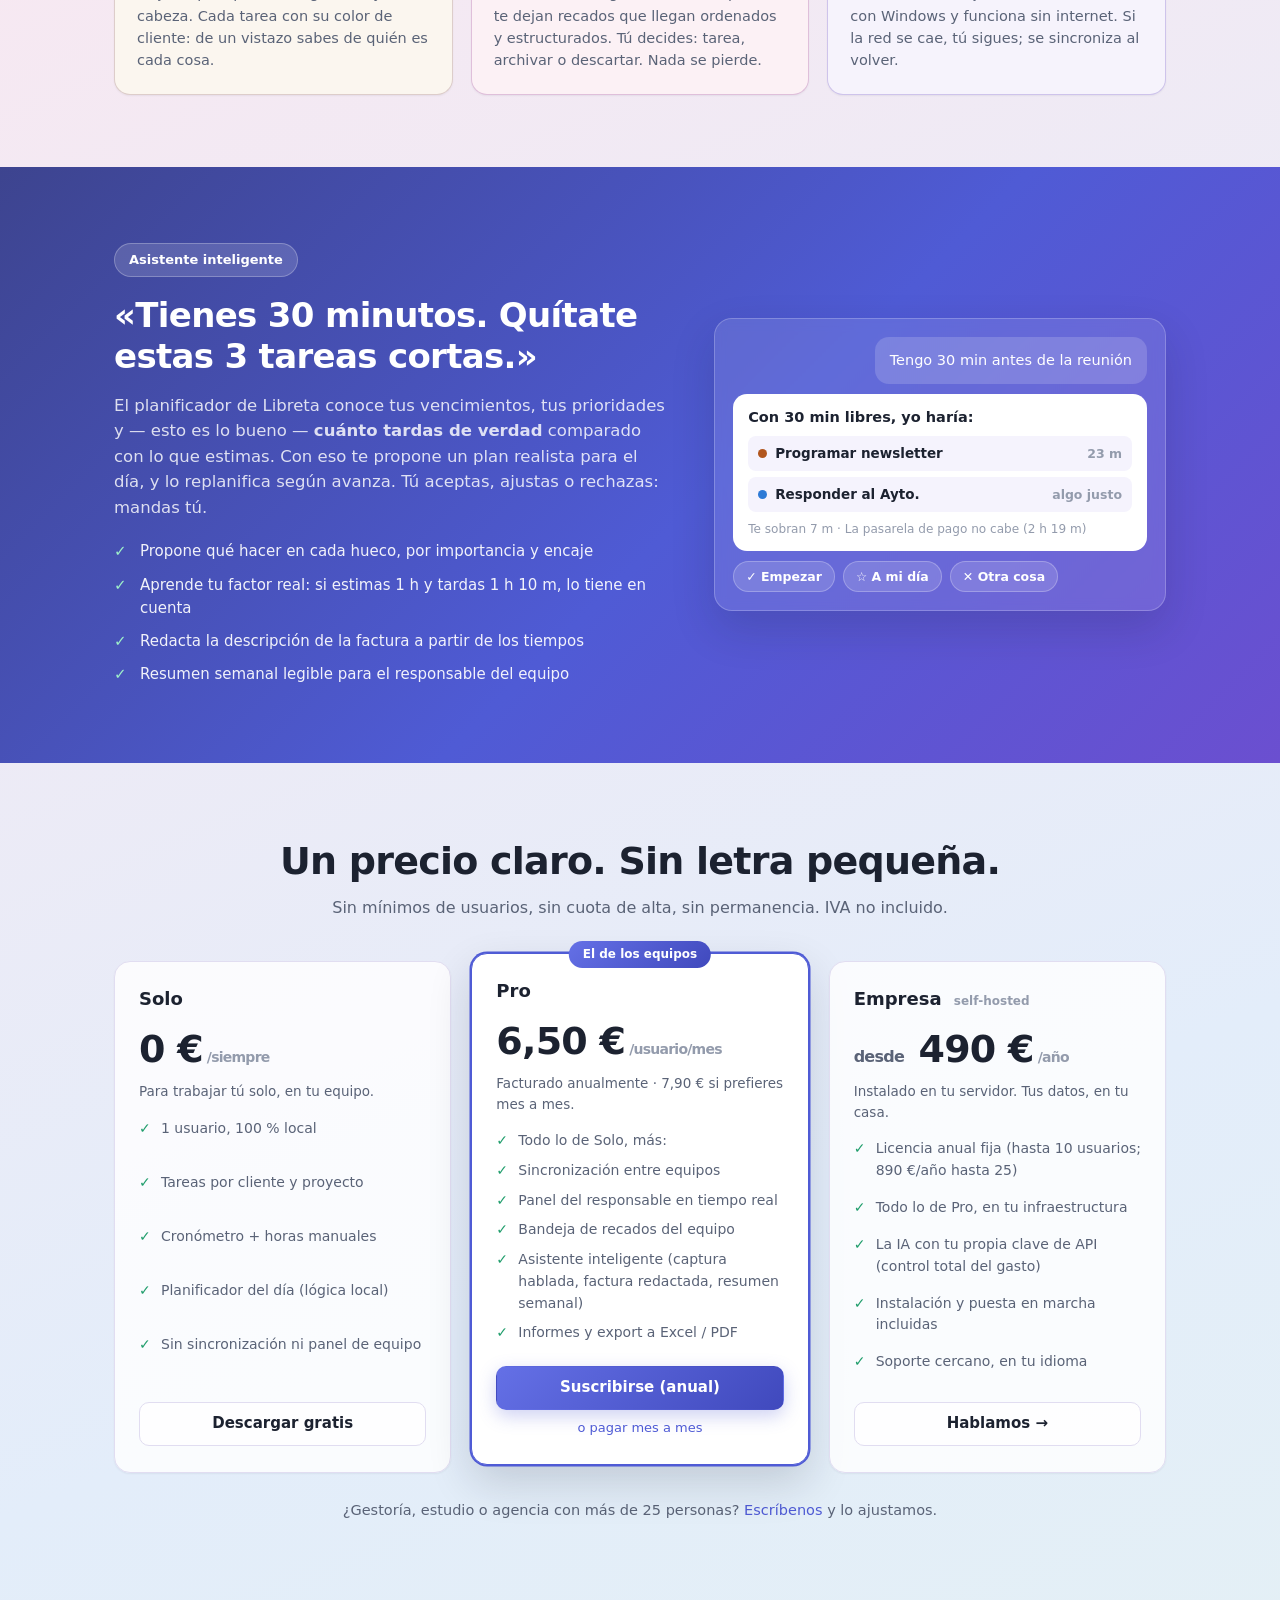
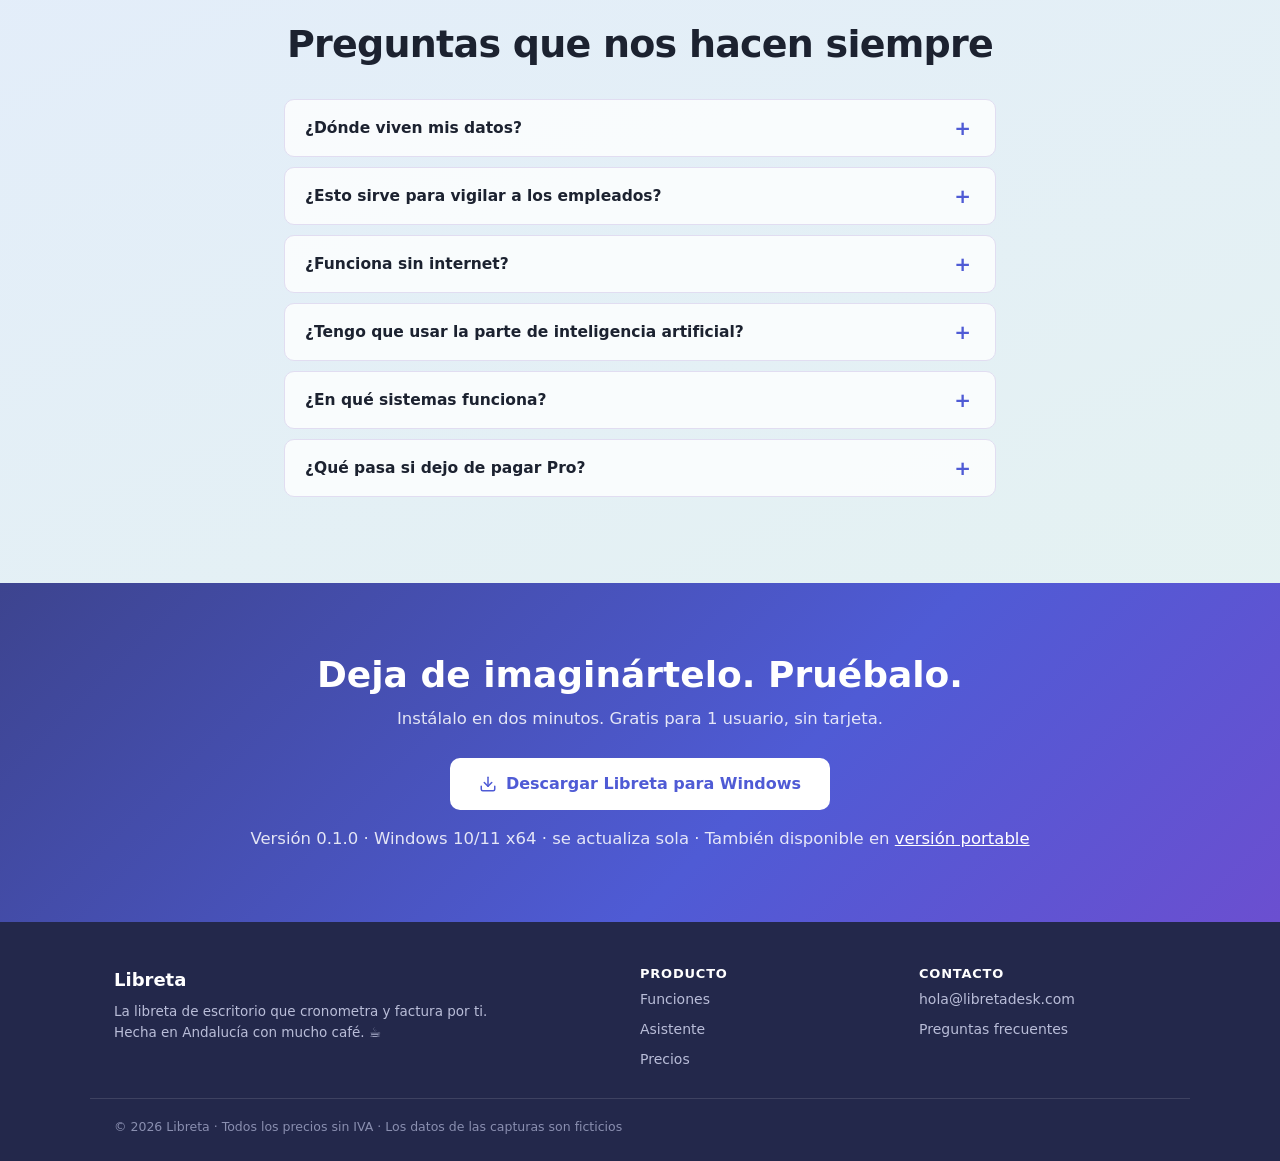
==== commit 82054620: "Botones de Pro -> Payment Links (test)" ====
--- a/index.html
+++ b/index.html
@@ -207,7 +207,11 @@
             <li>Asistente inteligente (captura hablada, factura redactada, resumen semanal)</li>
             <li>Informes y export a Excel / PDF</li>
           </ul>
-          <a class="btn btn--primary btn--block" href="#descargar">Probar 30 días gratis</a>
+          <!-- TODO: cambiar a los Payment Links LIVE antes de lanzar (ahora son de TEST). -->
+          <a class="btn btn--primary btn--block" href="https://buy.stripe.com/test_9B6cNG4PXdLGeIIbcqdIA00" target="_blank" rel="noopener">Suscribirse (anual)</a>
+          <p style="text-align:center; margin:8px 0 0; font-size:13px;">
+            <a href="https://buy.stripe.com/test_fZu28s2HPgXSass1BQdIA01" target="_blank" rel="noopener">o pagar mes a mes</a>
+          </p>
         </article>
 
         <article class="price">
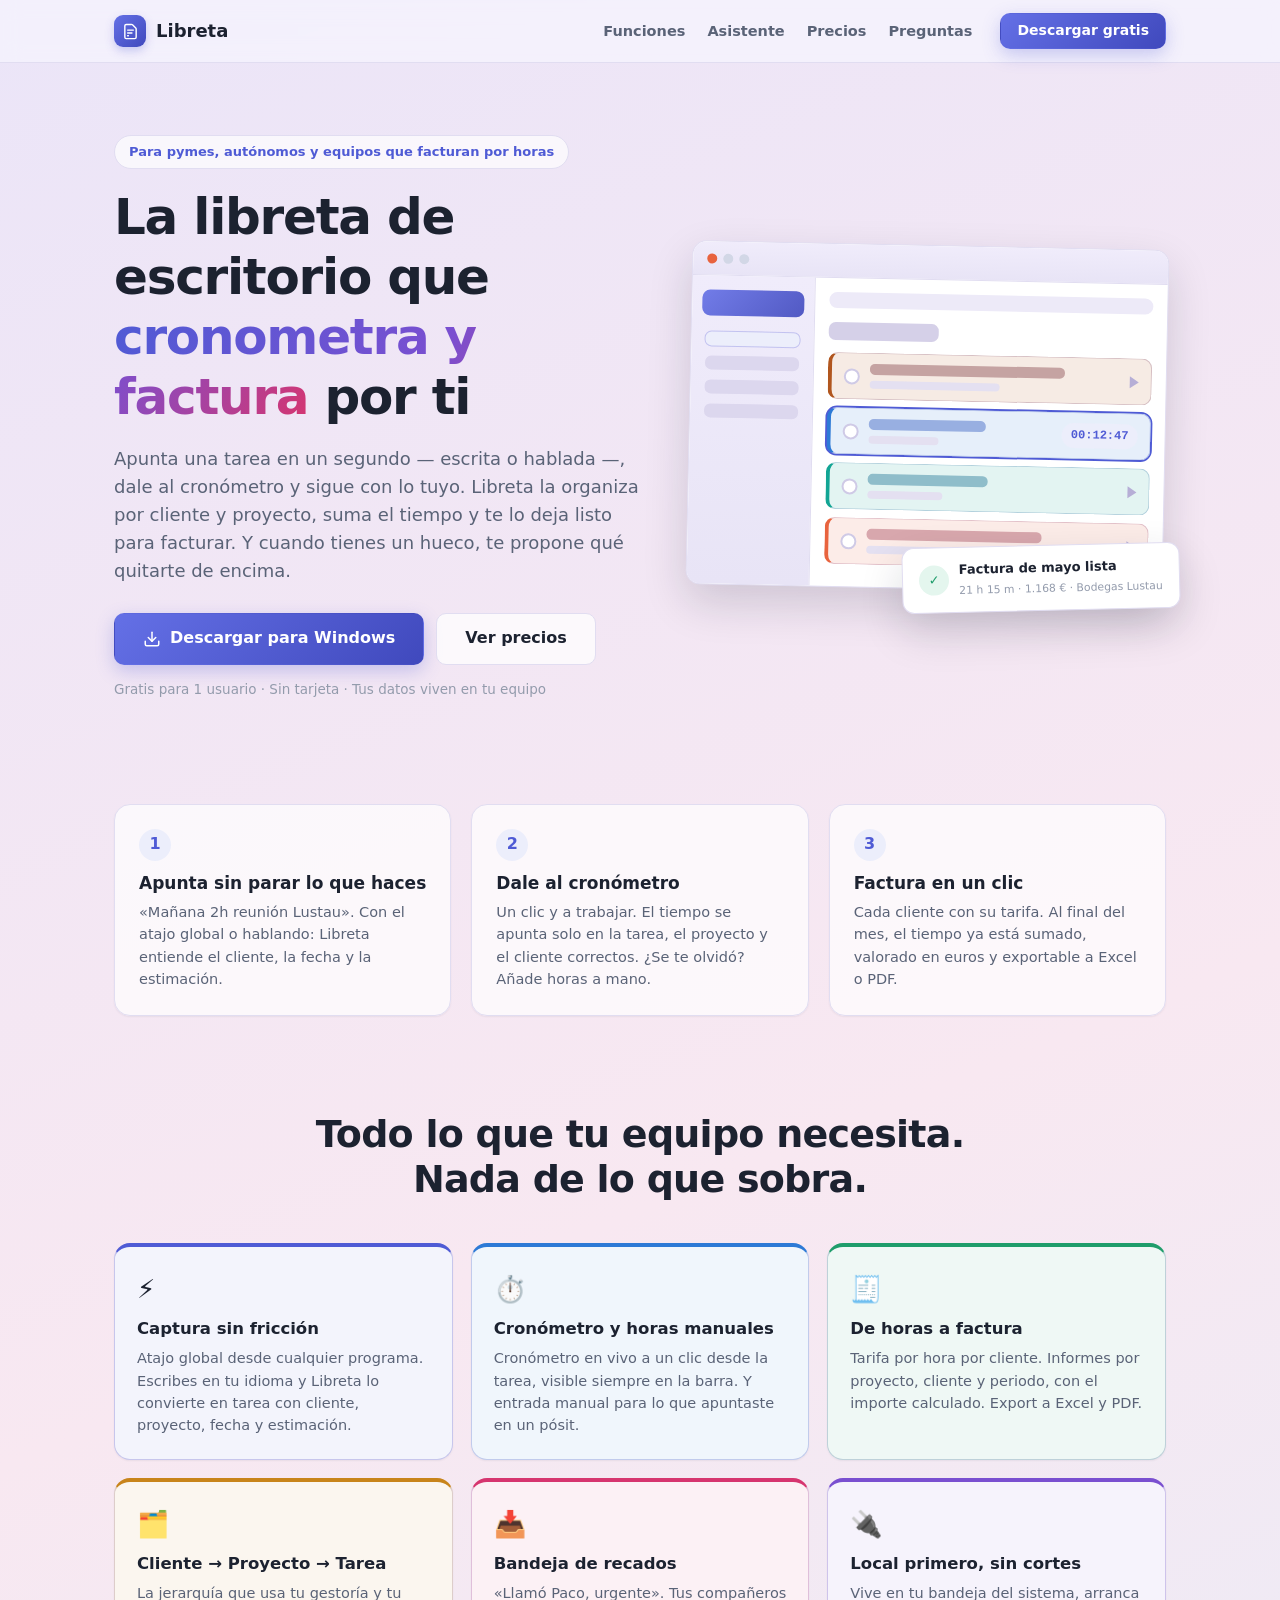
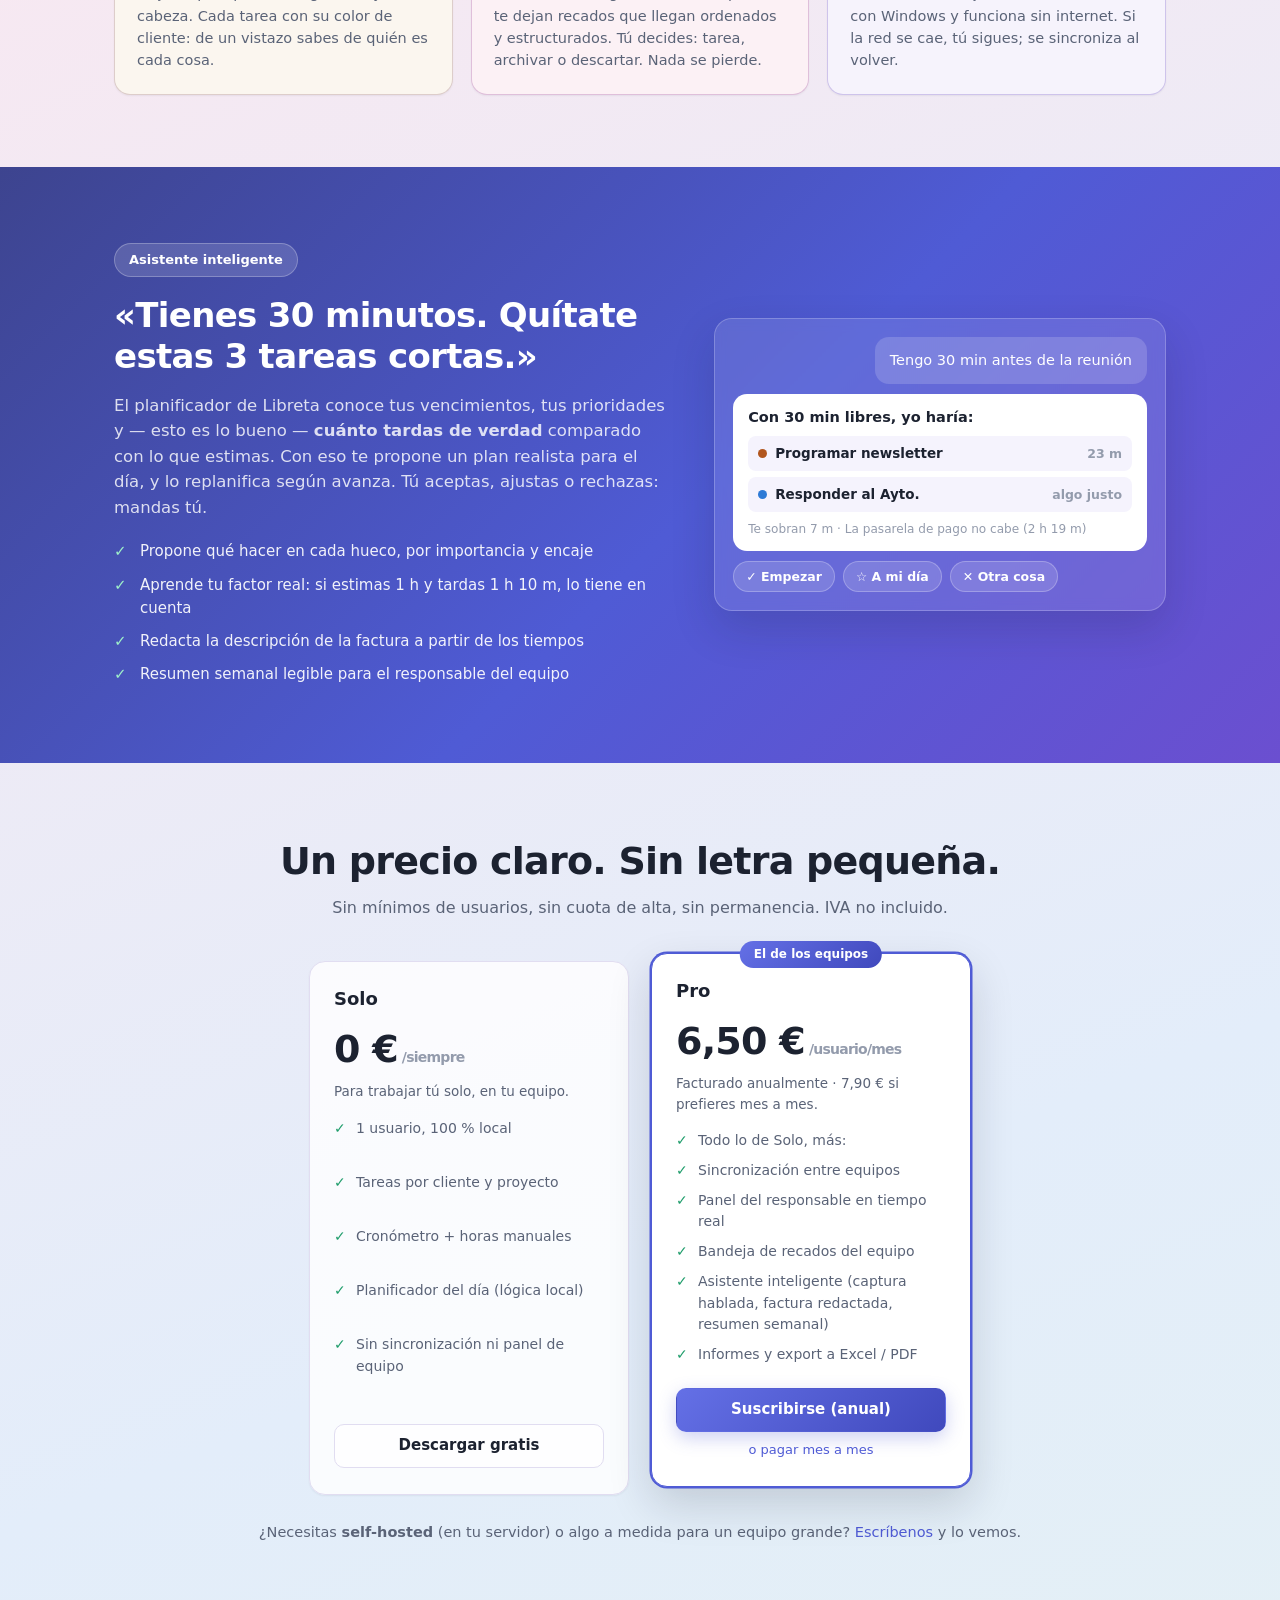
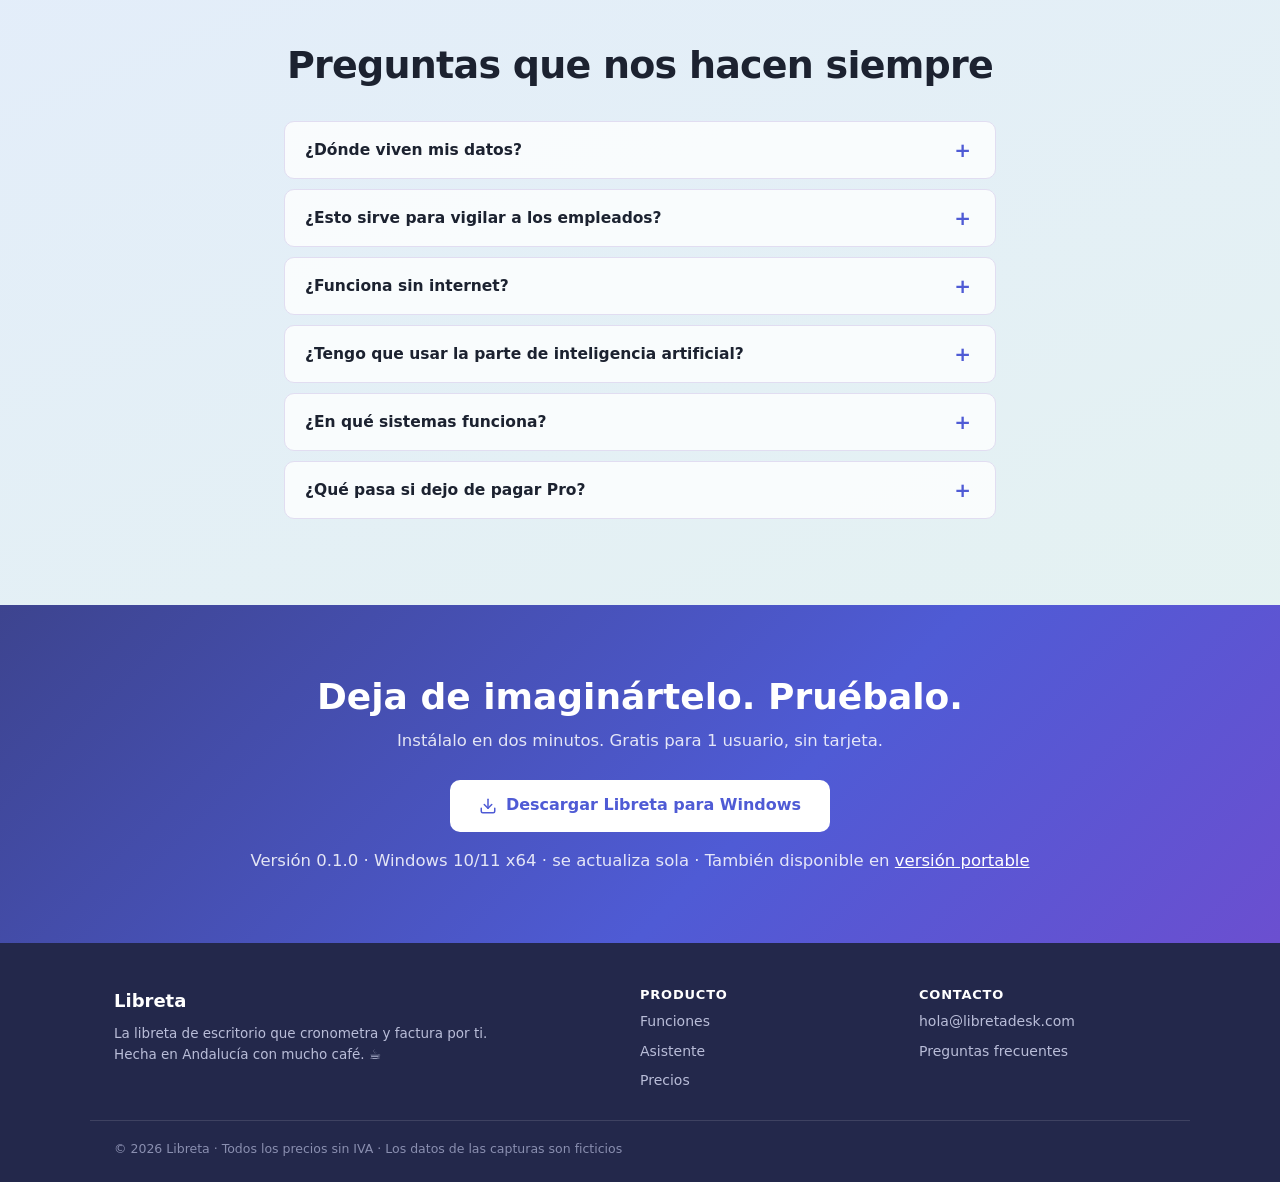
==== commit 575ee70d: "Precios: Solo + Pro; /gracias -> api.libretadesk.com" ====
--- a/index.html
+++ b/index.html
@@ -214,23 +214,10 @@
           </p>
         </article>
 
-        <article class="price">
-          <h3>Empresa <small>self-hosted</small></h3>
-          <div class="price__amount"><small>desde</small> 490 €<span>/año</span></div>
-          <p class="price__pitch">Instalado en tu servidor. Tus datos, en tu casa.</p>
-          <ul>
-            <li>Licencia anual fija (hasta 10 usuarios; 890 €/año hasta 25)</li>
-            <li>Todo lo de Pro, en tu infraestructura</li>
-            <li>La IA con tu propia clave de API (control total del gasto)</li>
-            <li>Instalación y puesta en marcha incluidas</li>
-            <li>Soporte cercano, en tu idioma</li>
-          </ul>
-          <a class="btn btn--ghost btn--block" href="mailto:hola@libretadesk.com?subject=Libreta%20Empresa">Hablamos →</a>
-        </article>
-
       </div>
       <p class="pricing__foot">
-        ¿Gestoría, estudio o agencia con más de 25 personas? <a href="mailto:hola@libretadesk.com">Escríbenos</a> y lo ajustamos.
+        ¿Necesitas <strong>self-hosted</strong> (en tu servidor) o algo a medida para un equipo grande?
+        <a href="mailto:hola@libretadesk.com?subject=Libreta%20a%20medida">Escríbenos</a> y lo vemos.
       </p>
     </div>
   </section>
--- a/styles.css
+++ b/styles.css
@@ -317,8 +317,9 @@
 .pricing { padding: 76px 0; }
 .pricing__sub { text-align: center; color: var(--text-soft); margin: 12px 0 40px; }
 .pricing__grid {
-  display: grid; grid-template-columns: repeat(3, 1fr);
-  gap: 20px; align-items: stretch;
+  display: grid; grid-template-columns: repeat(2, minmax(0, 320px));
+  justify-content: center;
+  gap: 22px; align-items: stretch;
 }
 .price {
   position: relative;
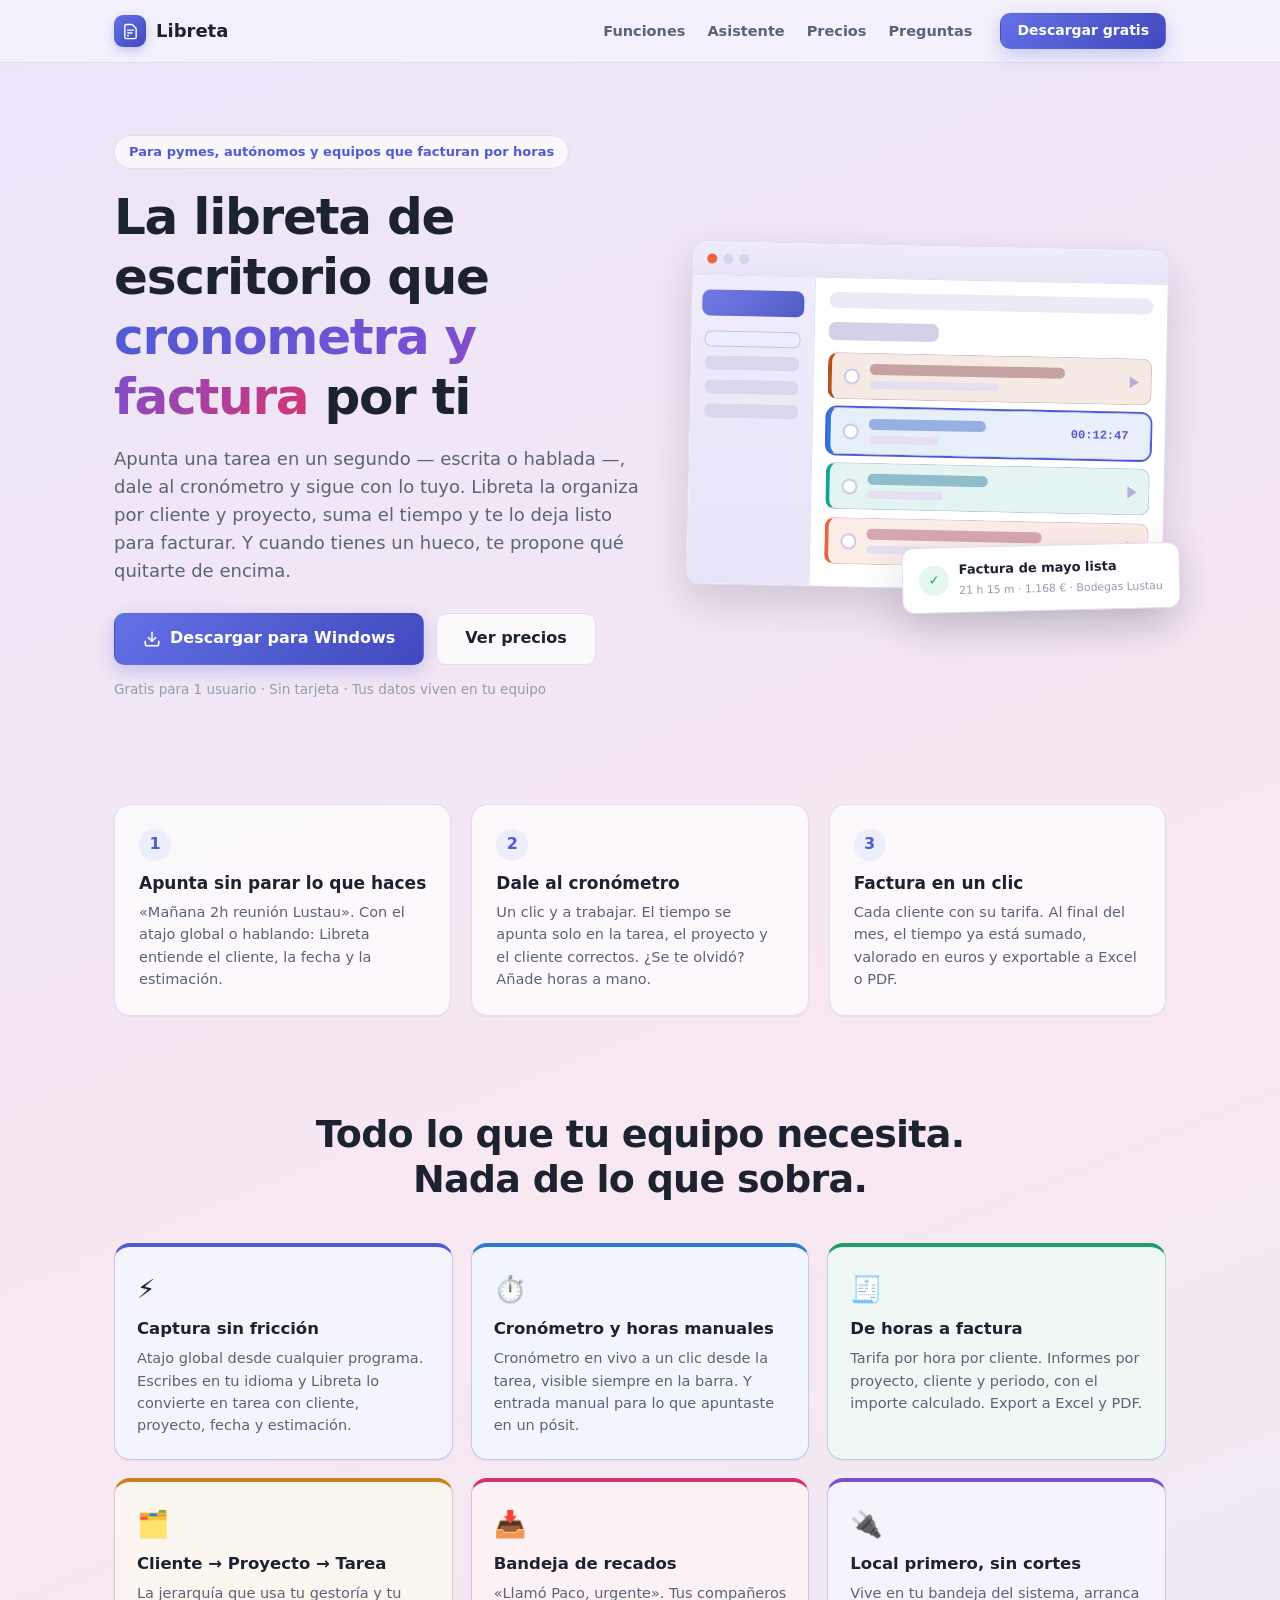
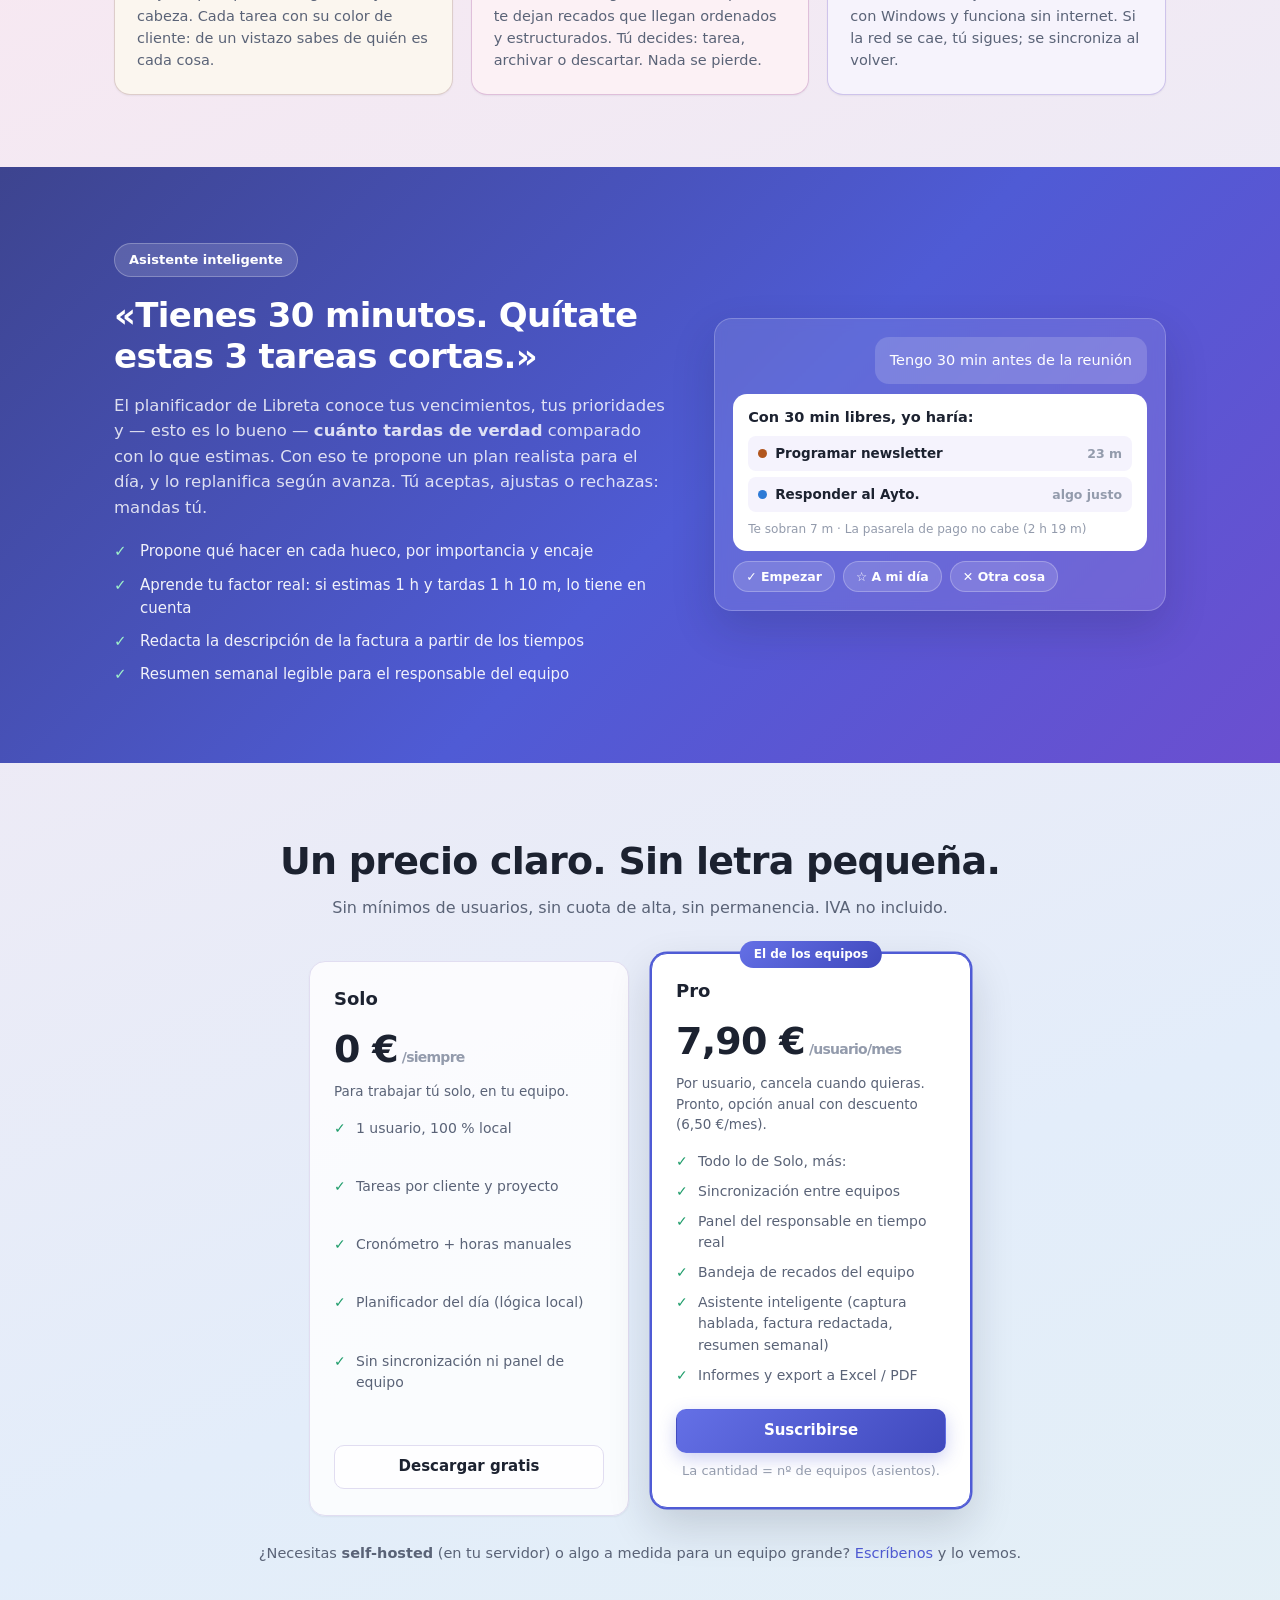
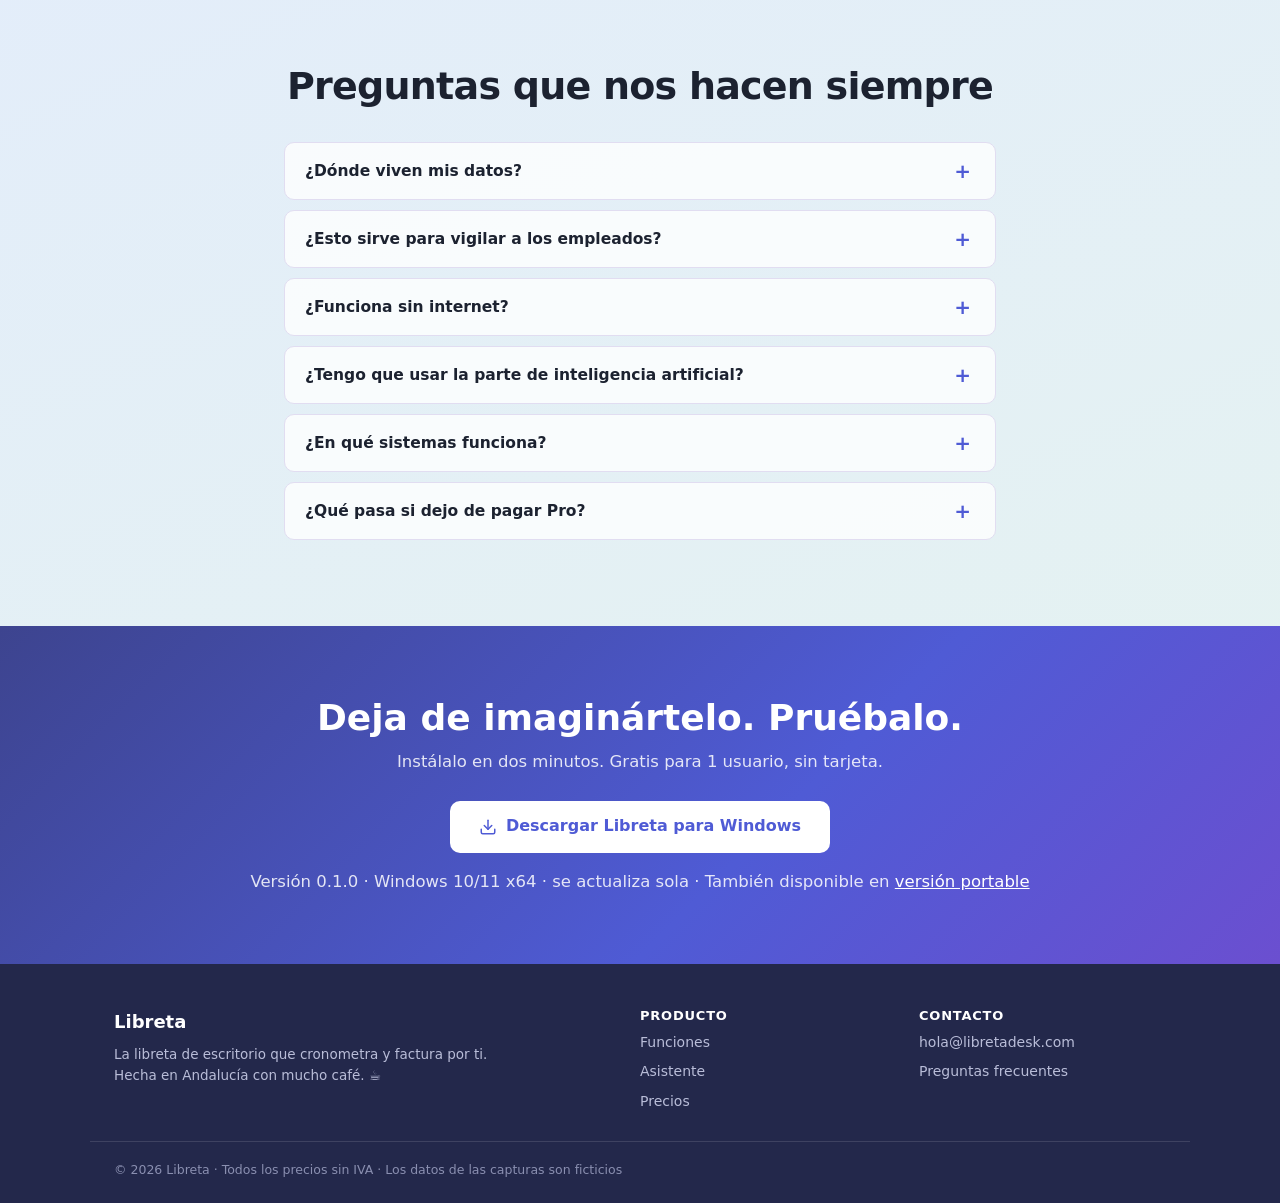
==== commit b473f93b: "Precio Pro 7,90/mes (anual pendiente de recrear)" ====
--- a/index.html
+++ b/index.html
@@ -197,8 +197,8 @@
         <article class="price price--star">
           <span class="price__badge">El de los equipos</span>
           <h3>Pro</h3>
-          <div class="price__amount">6,50 €<span>/usuario/mes</span></div>
-          <p class="price__pitch">Facturado anualmente · 7,90 € si prefieres mes a mes.</p>
+          <div class="price__amount">7,90 €<span>/usuario/mes</span></div>
+          <p class="price__pitch">Por usuario, cancela cuando quieras. Pronto, opción anual con descuento (6,50 €/mes).</p>
           <ul>
             <li>Todo lo de Solo, más:</li>
             <li>Sincronización entre equipos</li>
@@ -207,10 +207,10 @@
             <li>Asistente inteligente (captura hablada, factura redactada, resumen semanal)</li>
             <li>Informes y export a Excel / PDF</li>
           </ul>
-          <!-- TODO: cambiar a los Payment Links LIVE antes de lanzar (ahora son de TEST). -->
-          <a class="btn btn--primary btn--block" href="https://buy.stripe.com/test_9B6cNG4PXdLGeIIbcqdIA00" target="_blank" rel="noopener">Suscribirse (anual)</a>
-          <p style="text-align:center; margin:8px 0 0; font-size:13px;">
-            <a href="https://buy.stripe.com/test_fZu28s2HPgXSass1BQdIA01" target="_blank" rel="noopener">o pagar mes a mes</a>
+          <!-- TODO: enlaces LIVE antes de lanzar. Falta recrear el Payment Link ANUAL (el anterior daba 404). -->
+          <a class="btn btn--primary btn--block" href="https://buy.stripe.com/test_fZu28s2HPgXSass1BQdIA01" target="_blank" rel="noopener">Suscribirse</a>
+          <p style="text-align:center; margin:8px 0 0; font-size:13px; color:var(--text-faint);">
+            La cantidad = nº de equipos (asientos).
           </p>
         </article>
 
